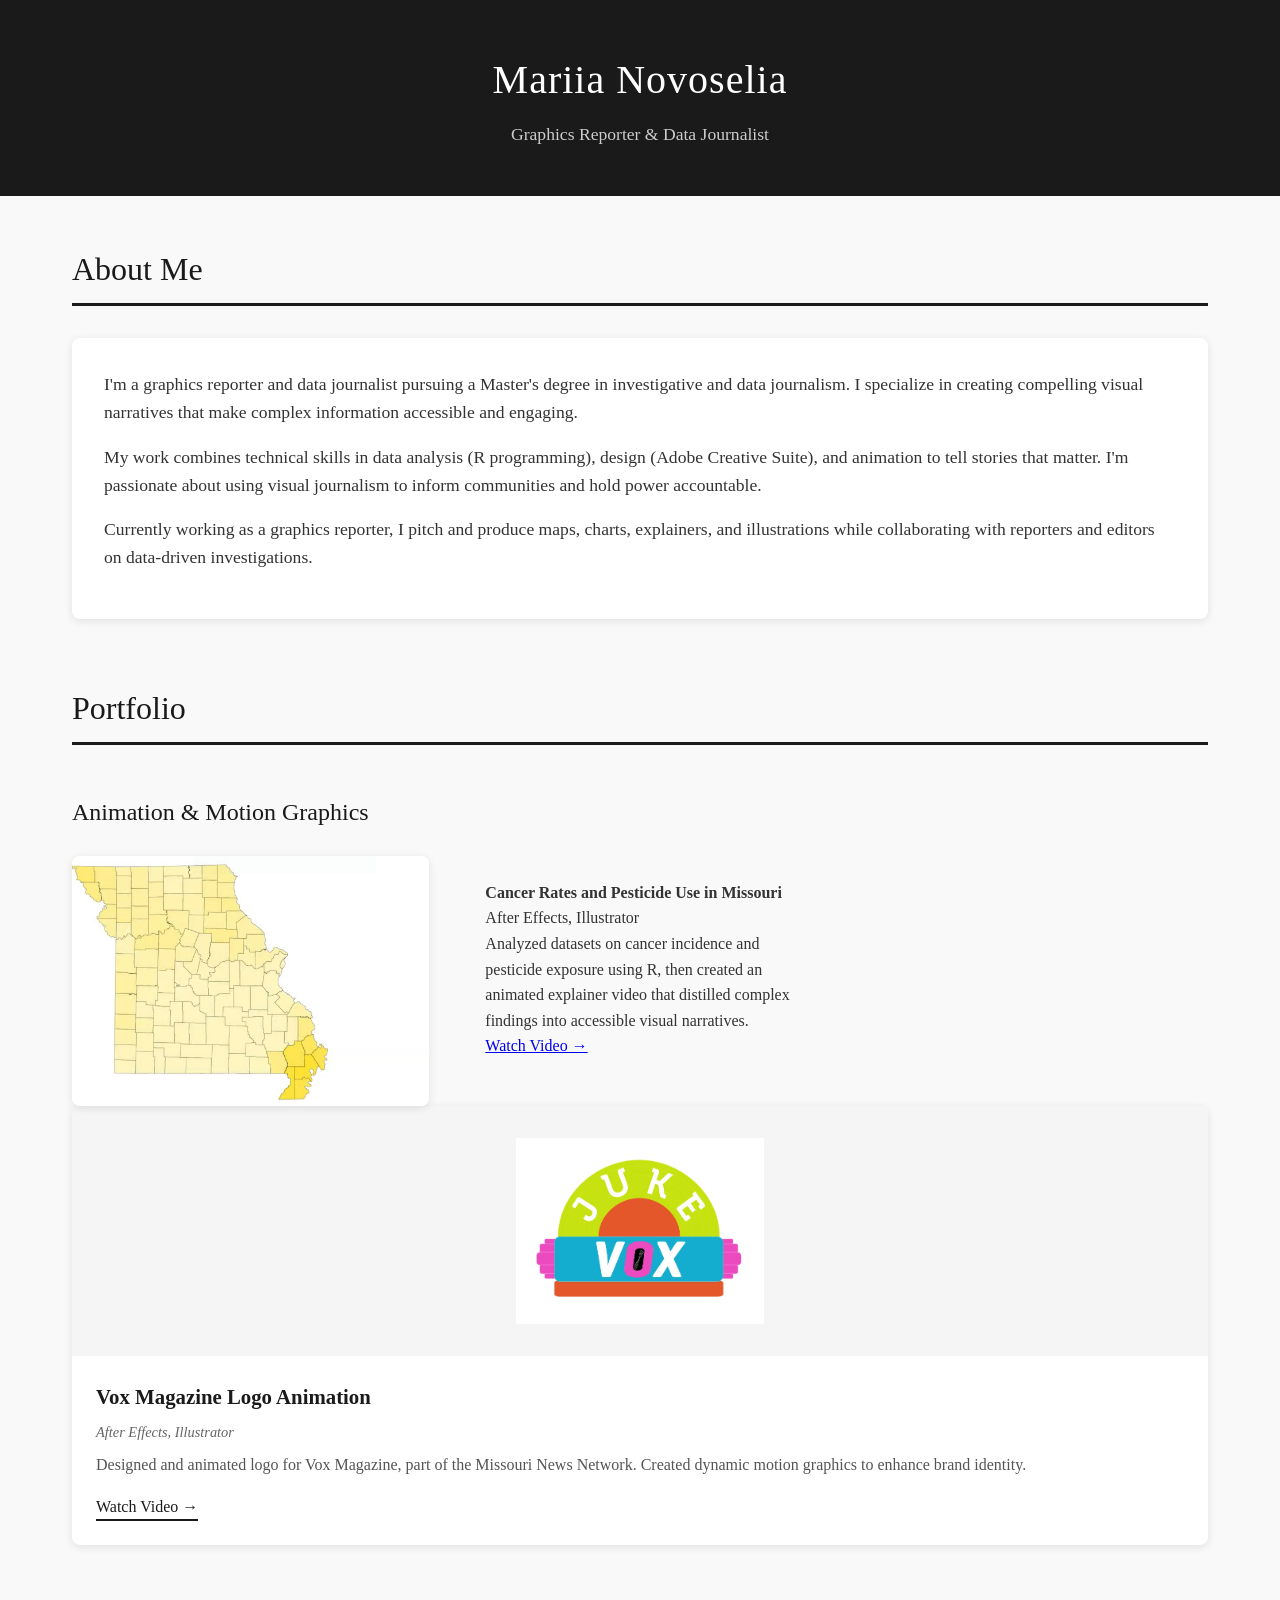
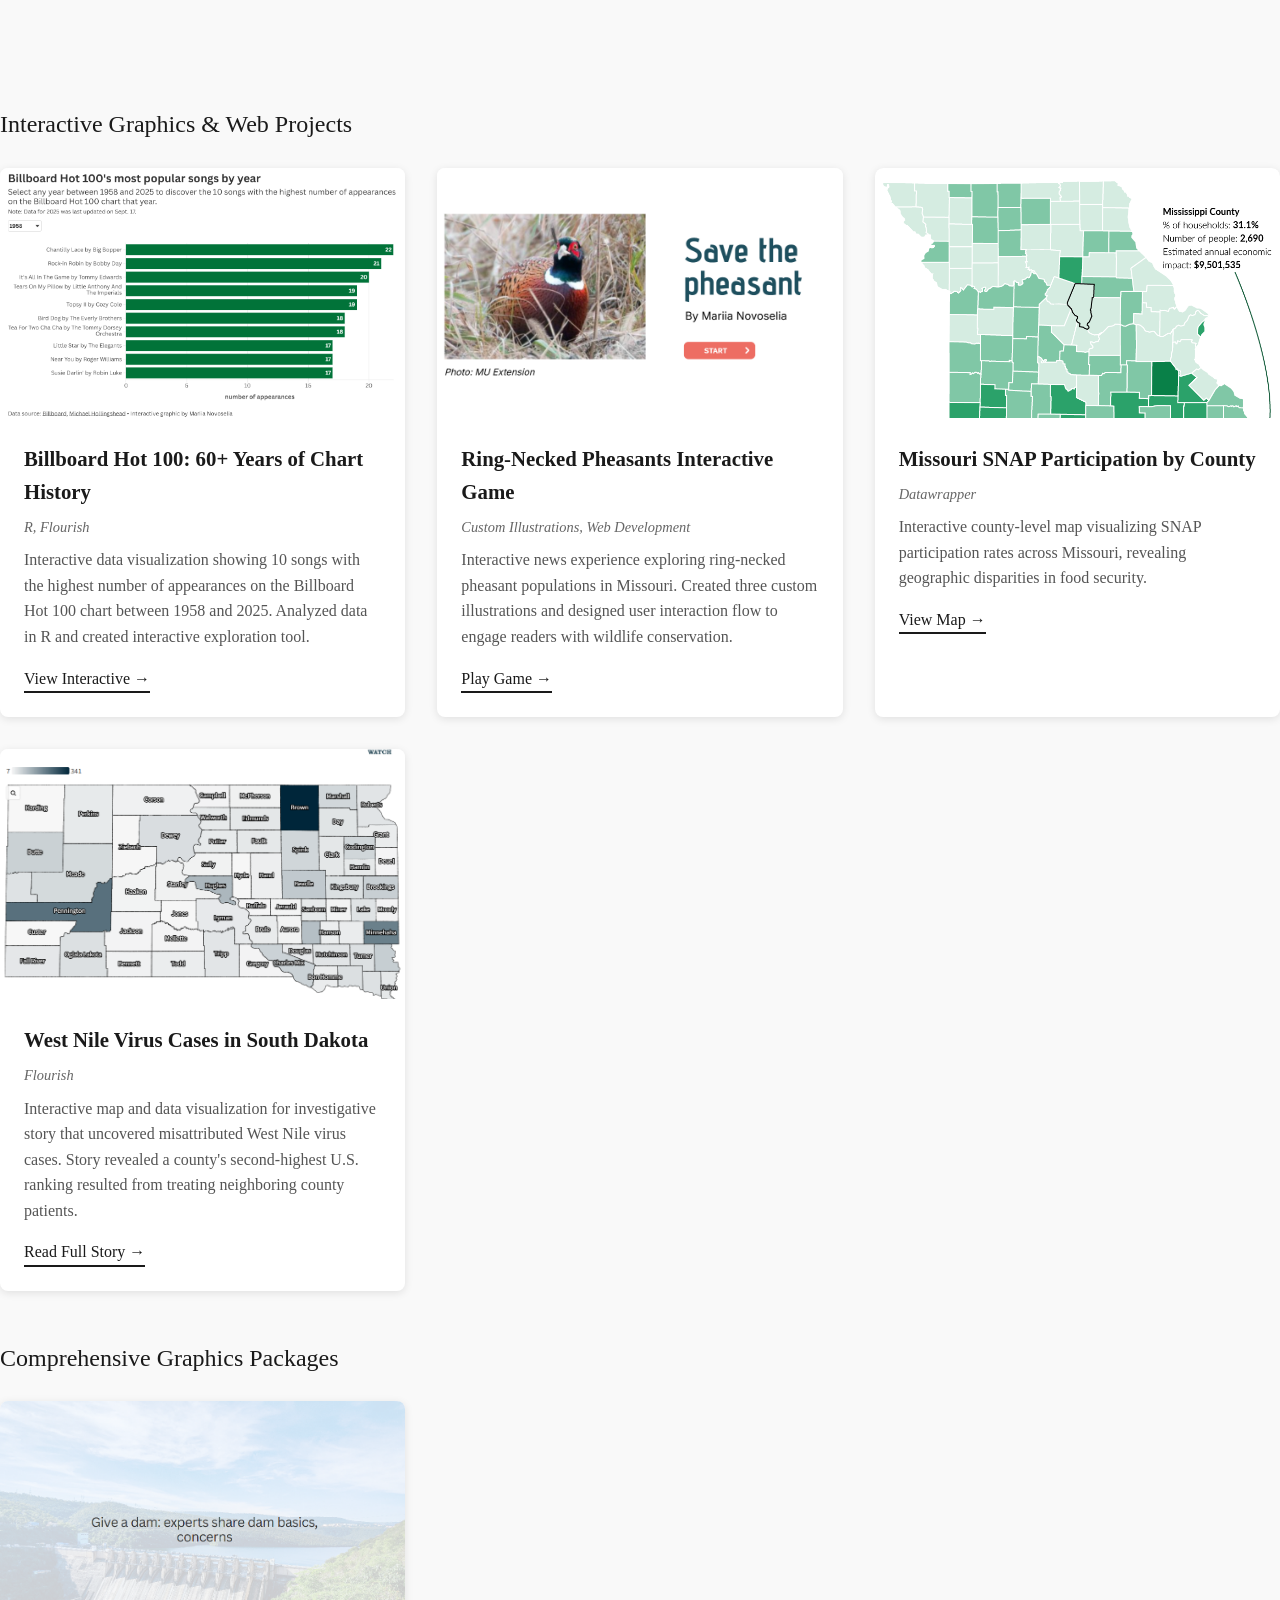
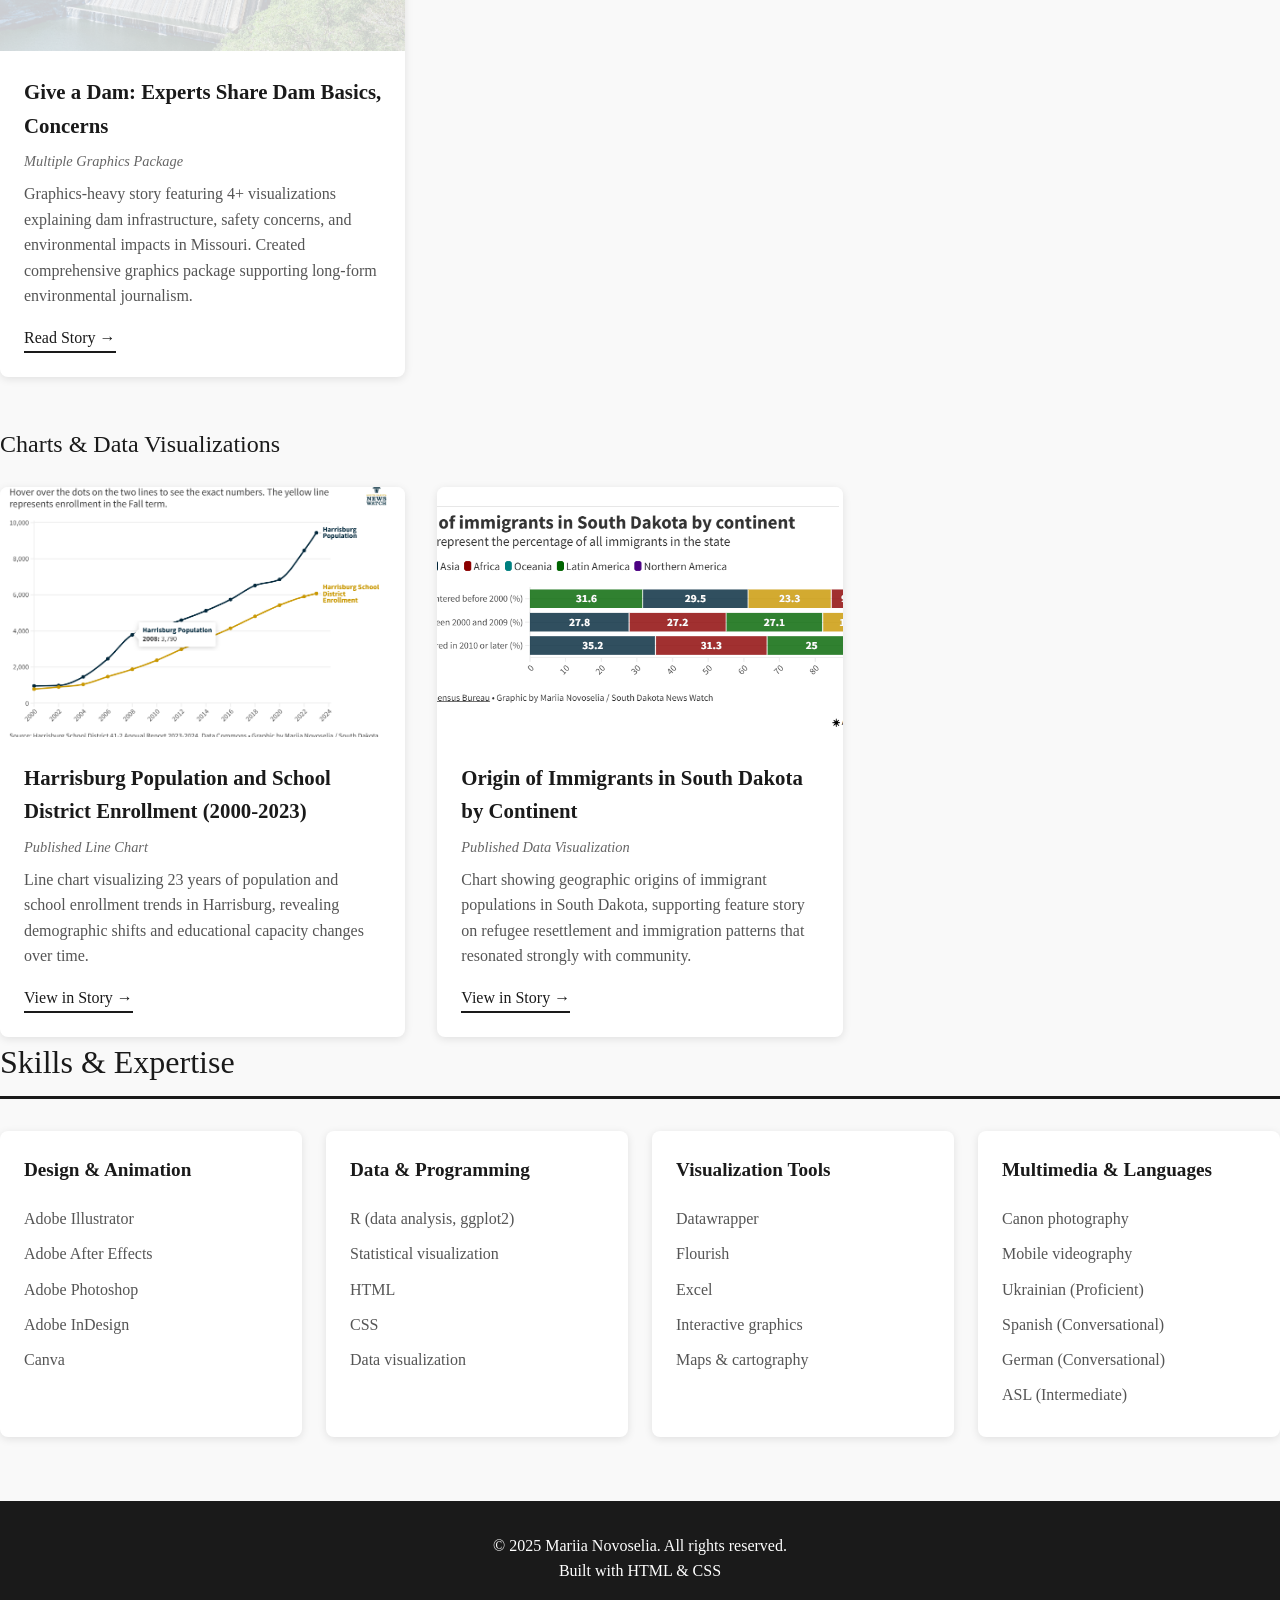
==== index.html @ b8c31b0e "Update index.html" ====
<!DOCTYPE html>
<html lang="en">
<head>
    <meta charset="UTF-8">
    <meta name="viewport" content="width=device-width, initial-scale=1.0">
    <title>[Mariia Novoselia] - Journalism Portfolio</title>
    <style>
        * {
            margin: 0;
            padding: 0;
            box-sizing: border-box;
        }

        body {
            font-family: 'Georgia', serif;
            line-height: 1.6;
            color: #333;
            background-color: #f9f9f9;
        }

        header {
            background-color: #1a1a1a;
            color: #fff;
            padding: 3rem 2rem;
            text-align: center;
        }

        header h1 {
            font-size: 2.5rem;
            margin-bottom: 0.5rem;
            font-weight: 400;
            letter-spacing: 1px;
        }

        header p {
            font-size: 1.1rem;
            color: #ccc;
        }

        .container {
            max-width: 1200px;
            margin: 0 auto;
            padding: 3rem 2rem;
        }

        section {
            margin-bottom: 4rem;
        }

        h2 {
            font-size: 2rem;
            margin-bottom: 2rem;
            color: #1a1a1a;
            border-bottom: 3px solid #1a1a1a;
            padding-bottom: 0.5rem;
            font-weight: 400;
        }

        h3 {
            font-size: 1.5rem;
            margin-top: 3rem;
            margin-bottom: 1.5rem;
            color: #1a1a1a;
            font-weight: 400;
        }

        .about-content {
            background-color: #fff;
            padding: 2rem;
            border-radius: 8px;
            box-shadow: 0 2px 8px rgba(0,0,0,0.1);
        }

        .about-content p {
            margin-bottom: 1rem;
            font-size: 1.1rem;
        }

        .skills-grid {
            display: grid;
            grid-template-columns: repeat(auto-fit, minmax(250px, 1fr));
            gap: 1.5rem;
        }

        .skill-category {
            background-color: #fff;
            padding: 1.5rem;
            border-radius: 8px;
            box-shadow: 0 2px 8px rgba(0,0,0,0.1);
        }

        .skill-category h4 {
            font-size: 1.2rem;
            margin-bottom: 1rem;
            color: #1a1a1a;
        }

        .skill-category ul {
            list-style: none;
        }

        .skill-category li {
            padding: 0.3rem 0;
            color: #555;
        }

        .work-grid {
            display: grid;
            grid-template-columns: repeat(auto-fill, minmax(350px, 1fr));
            gap: 2rem;
        }

        .work-item {
            background-color: #fff;
            border-radius: 8px;
            overflow: hidden;
            box-shadow: 0 2px 8px rgba(0,0,0,0.1);
            transition: transform 0.3s ease, box-shadow 0.3s ease;
        }

        .work-item:hover {
            transform: translateY(-5px);
            box-shadow: 0 4px 16px rgba(0,0,0,0.15);
        }

        .work-item-image {
            width: 100%;
            height: 250px;
            background-color: #e0e0e0;
            display: flex;
            align-items: center;
            justify-content: center;
            color: #999;
            font-style: italic;
            overflow: hidden;
        }

        .work-item-image img {
            width: 100%;
            height: 100%;
            object-fit: cover;
        }

        .work-item-image.logo-container {
            display: flex;
            align-items: center;
            justify-content: center;
            padding: 2rem;
            background-color: #f5f5f5;
        }
        
        .work-item-image.logo-container img {
            width: auto;
            height: auto;
            max-width: 100%;
            max-height: 100%;
            object-fit: contain;
        }

        .video-embed {
            width: 100%;
            height: 250px;
            background-color: #000;
        }

        .video-embed iframe {
            width: 100%;
            height: 100%;
            border: none;
        }

        .work-item-content {
            padding: 1.5rem;
        }

        .work-item h4 {
            font-size: 1.3rem;
            margin-bottom: 0.5rem;
            color: #1a1a1a;
        }

        .work-item .tools {
            color: #666;
            font-size: 0.9rem;
            margin-bottom: 0.5rem;
            font-style: italic;
        }

        .work-item p {
            color: #555;
            margin-bottom: 1rem;
        }

        .work-item a {
            display: inline-block;
            color: #1a1a1a;
            text-decoration: none;
            font-weight: 500;
            border-bottom: 2px solid #1a1a1a;
            transition: all 0.3s ease;
        }

        .work-item a:hover {
            color: #666;
            border-bottom-color: #666;
        }

        footer {
            background-color: #1a1a1a;
            color: #fff;
            text-align: center;
            padding: 2rem;
            margin-top: 4rem;
        }

        @media (max-width: 768px) {
            header h1 {
                font-size: 2rem;
            }

            .work-grid {
                grid-template-columns: 1fr;
            }

            h3 {
                font-size: 1.3rem;
            }
        }
    </style>
</head>
<body>
    <header>
        <h1>Mariia Novoselia</h1>
        <p>Graphics Reporter & Data Journalist</p>
    </header>

    <div class="container">
        <section id="about">
            <h2>About Me</h2>
            <div class="about-content">
                <p>I'm a graphics reporter and data journalist pursuing a Master's degree in investigative and data journalism. I specialize in creating compelling visual narratives that make complex information accessible and engaging.</p>
                <p>My work combines technical skills in data analysis (R programming), design (Adobe Creative Suite), and animation to tell stories that matter. I'm passionate about using visual journalism to inform communities and hold power accountable.</p>
                <p>Currently working as a graphics reporter, I pitch and produce maps, charts, explainers, and illustrations while collaborating with reporters and editors on data-driven investigations.</p>
            </div>
        </section>

        <section id="portfolio">
            <h2>Portfolio</h2>

            <h3>Animation & Motion Graphics</h3>
            <div class="work-grid">
                <div class="work-item">
                    <div class="work-item-image">
                        <img src="images/cancer_pest.png" alt="Juke Vox logo" />
                        </div>
                    </div>
                    <div class="work-item-content">
                        <h4>Cancer Rates and Pesticide Use in Missouri</h4>
                        <p class="tools">After Effects, Illustrator</p>
                        <p>Analyzed datasets on cancer incidence and pesticide exposure using R, then created an animated explainer video that distilled complex findings into accessible visual narratives.</p>
                        <a href="https://youtu.be/39N4yt8MsSw?si=YsSXW8eKaC_ldPVZ" target="_blank">Watch Video →</a>
                    </div>
                </div>

                <div class="work-item">
                    <div class="work-item-image logo-container">
                        <img src="images/juke_vox.png" alt="Juke Vox logo" />
                    </div>
                    <div class="work-item-content">
                         <h4>Vox Magazine Logo Animation</h4> 
                         <p class="tools">After Effects, Illustrator</p>
                         <p>Designed and animated logo for Vox Magazine, part of the Missouri News Network. Created dynamic motion graphics to enhance brand identity.</p>
                        <a href="https://youtube.com/shorts/YjLELMgideI?si=LrnM-8odleXSy46_" target="_blank">Watch Video →</a>
                    </div>
                </div>
            </div>

            <h3>Interactive Graphics & Web Projects</h3>
            <div class="work-grid">
                <div class="work-item">
                    <div class="work-item-image">
                        <img src="images/billboard.png" alt="Billboard Hot 100 Interactive" />
                        <!-- REPLACE images/billboard-hot-100.png with your actual image file -->
                    </div>
                    <div class="work-item-content">
                        <h4>Billboard Hot 100: 60+ Years of Chart History</h4>
                        <p class="tools">R, Flourish</p>
                        <p>Interactive data visualization showing 10 songs with the highest number of appearances on the Billboard Hot 100 chart between 1958 and 2025. Analyzed data in R and created interactive exploration tool.</p>
                        <a href="https://public.flourish.studio/visualisation/25170417/" target="_blank">View Interactive →</a>
                    </div>
                </div>

                <div class="work-item">
                    <div class="work-item-image">
                        <img src="images/pheasants.png" alt="Ring-Necked Pheasants News Game" />
                        <!-- REPLACE images/pheasant-game.png with your actual image file -->
                    </div>
                    <div class="work-item-content">
                        <h4>Ring-Necked Pheasants Interactive Game</h4>
                        <p class="tools">Custom Illustrations, Web Development</p>
                        <p>Interactive news experience exploring ring-necked pheasant populations in Missouri. Created three custom illustrations and designed user interaction flow to engage readers with wildlife conservation.</p>
                        <a href="https://view.genially.com/68ee92f18e3521b26124f9eb/interactive-content-save-the-pheasant" target="_blank">Play Game →</a>
                    </div>
                </div>

                <div class="work-item">
                    <div class="work-item-image">
                        <img src="images/N_10292025shutdown.png" alt="Missouri SNAP Participation Map" />
                        <!-- REPLACE images/snap-map-missouri.png with your actual image file -->
                    </div>
                    <div class="work-item-content">
                        <h4>Missouri SNAP Participation by County</h4>
                        <p class="tools">Datawrapper</p>
                        <p>Interactive county-level map visualizing SNAP participation rates across Missouri, revealing geographic disparities in food security.</p>
                        <a href="https://www.columbiamissourian.com/visuals/graphics/households-across-missouri-receive-snap-benefits/html_d4b5a6ef-6879-4628-aef0-6cc607b091ba.html" target="_blank">View Map →</a>
                    </div>
                </div>

                <div class="work-item">
                    <div class="work-item-image">
                        <img src="images/wnv_cases.png" alt="South Dakota West Nile Virus Map" />
                        <!-- REPLACE images/west-nile-sd.png with your actual image file -->
                    </div>
                    <div class="work-item-content">
                        <h4>West Nile Virus Cases in South Dakota</h4>
                        <p class="tools">Flourish</p>
                        <p>Interactive map and data visualization for investigative story that uncovered misattributed West Nile virus cases. Story revealed a county's second-highest U.S. ranking resulted from treating neighboring county patients.</p>
                        <a href="https://www.sdnewswatch.org/mosquito-west-nile-virus-south-dakota-rankings/" target="_blank">Read Full Story →</a>
                    </div>
                </div>
            </div>

            <h3>Comprehensive Graphics Packages</h3>
            <div class="work-grid">
                <div class="work-item">
                    <div class="work-item-image">
                        <img src="images/dams.png" alt="Give a Dam Story Graphics" />
                        <!-- REPLACE images/dams-story.png with your actual image file -->
                    </div>
                    <div class="work-item-content">
                        <h4>Give a Dam: Experts Share Dam Basics, Concerns</h4>
                        <p class="tools">Multiple Graphics Package</p>
                        <p>Graphics-heavy story featuring 4+ visualizations explaining dam infrastructure, safety concerns, and environmental impacts in Missouri. Created comprehensive graphics package supporting long-form environmental journalism.</p>
                        <a href="https://public.flourish.studio/story/3415897/" target="_blank">Read Story →</a>
                    </div>
                </div>
            </div>

            <h3>Charts & Data Visualizations</h3>
            <div class="work-grid">
                <div class="work-item">
                    <div class="work-item-image">
                        <img src="images/harrisburg_pop.png" alt="Harrisburg Population Chart" />
                        <!-- REPLACE images/harrisburg-population.png with your actual image file -->
                    </div>
                    <div class="work-item-content">
                        <h4>Harrisburg Population and School District Enrollment (2000-2023)</h4>
                        <p class="tools">Published Line Chart</p>
                        <p>Line chart visualizing 23 years of population and school enrollment trends in Harrisburg, revealing demographic shifts and educational capacity changes over time.</p>
                        <a href="https://www.sdnewswatch.org/south-dakotan-population-harrisburg-tea-box-elder-sd/" target="_blank">View in Story →</a>
                    </div>
                </div>

                <div class="work-item">
                    <div class="work-item-image">
                        <img src="images/sd_origin.png" alt="Immigrant Origins Chart" />
                        <!-- REPLACE images/immigrants-sd.png with your actual image file -->
                    </div>
                    <div class="work-item-content">
                        <h4>Origin of Immigrants in South Dakota by Continent</h4>
                        <p class="tools">Published Data Visualization</p>
                        <p>Chart showing geographic origins of immigrant populations in South Dakota, supporting feature story on refugee resettlement and immigration patterns that resonated strongly with community.</p>
                        <a href="https://www.sdnewswatch.org/south-dakota-immigration-refugees-lutheran-social-services-population/" target="_blank">View in Story →</a>
                    </div>
                </div>

                
            </div>
        </section>

        <section id="skills">
            <h2>Skills & Expertise</h2>
            <div class="skills-grid">
                <div class="skill-category">
                    <h4>Design & Animation</h4>
                    <ul>
                        <li>Adobe Illustrator</li>
                        <li>Adobe After Effects</li>
                        <li>Adobe Photoshop</li>
                        <li>Adobe InDesign</li>
                        <li>Canva</li>
                    </ul>
                </div>

                <div class="skill-category">
                    <h4>Data & Programming</h4>
                    <ul>
                        <li>R (data analysis, ggplot2)</li>
                        <li>Statistical visualization</li>
                        <li>HTML</li>
                        <li>CSS</li>
                        <li>Data visualization</li>
                    </ul>
                </div>

                <div class="skill-category">
                    <h4>Visualization Tools</h4>
                    <ul>
                        <li>Datawrapper</li>
                        <li>Flourish</li>
                        <li>Excel</li>
                        <li>Interactive graphics</li>
                        <li>Maps & cartography</li>
                    </ul>
                </div>

                <div class="skill-category">
                    <h4>Multimedia & Languages</h4>
                    <ul>
                        <li>Canon photography</li>
                        <li>Mobile videography</li>
                        <li>Ukrainian (Proficient)</li>
                        <li>Spanish (Conversational)</li>
                        <li>German (Conversational)</li>
                        <li>ASL (Intermediate)</li>
                    </ul>
                </div>
            </div>
        </section>
    </div>

    <footer>
        <p>&copy; 2025 Mariia Novoselia. All rights reserved.</p>
        <p>Built with HTML & CSS</p>
    </footer>
</body>
</html>
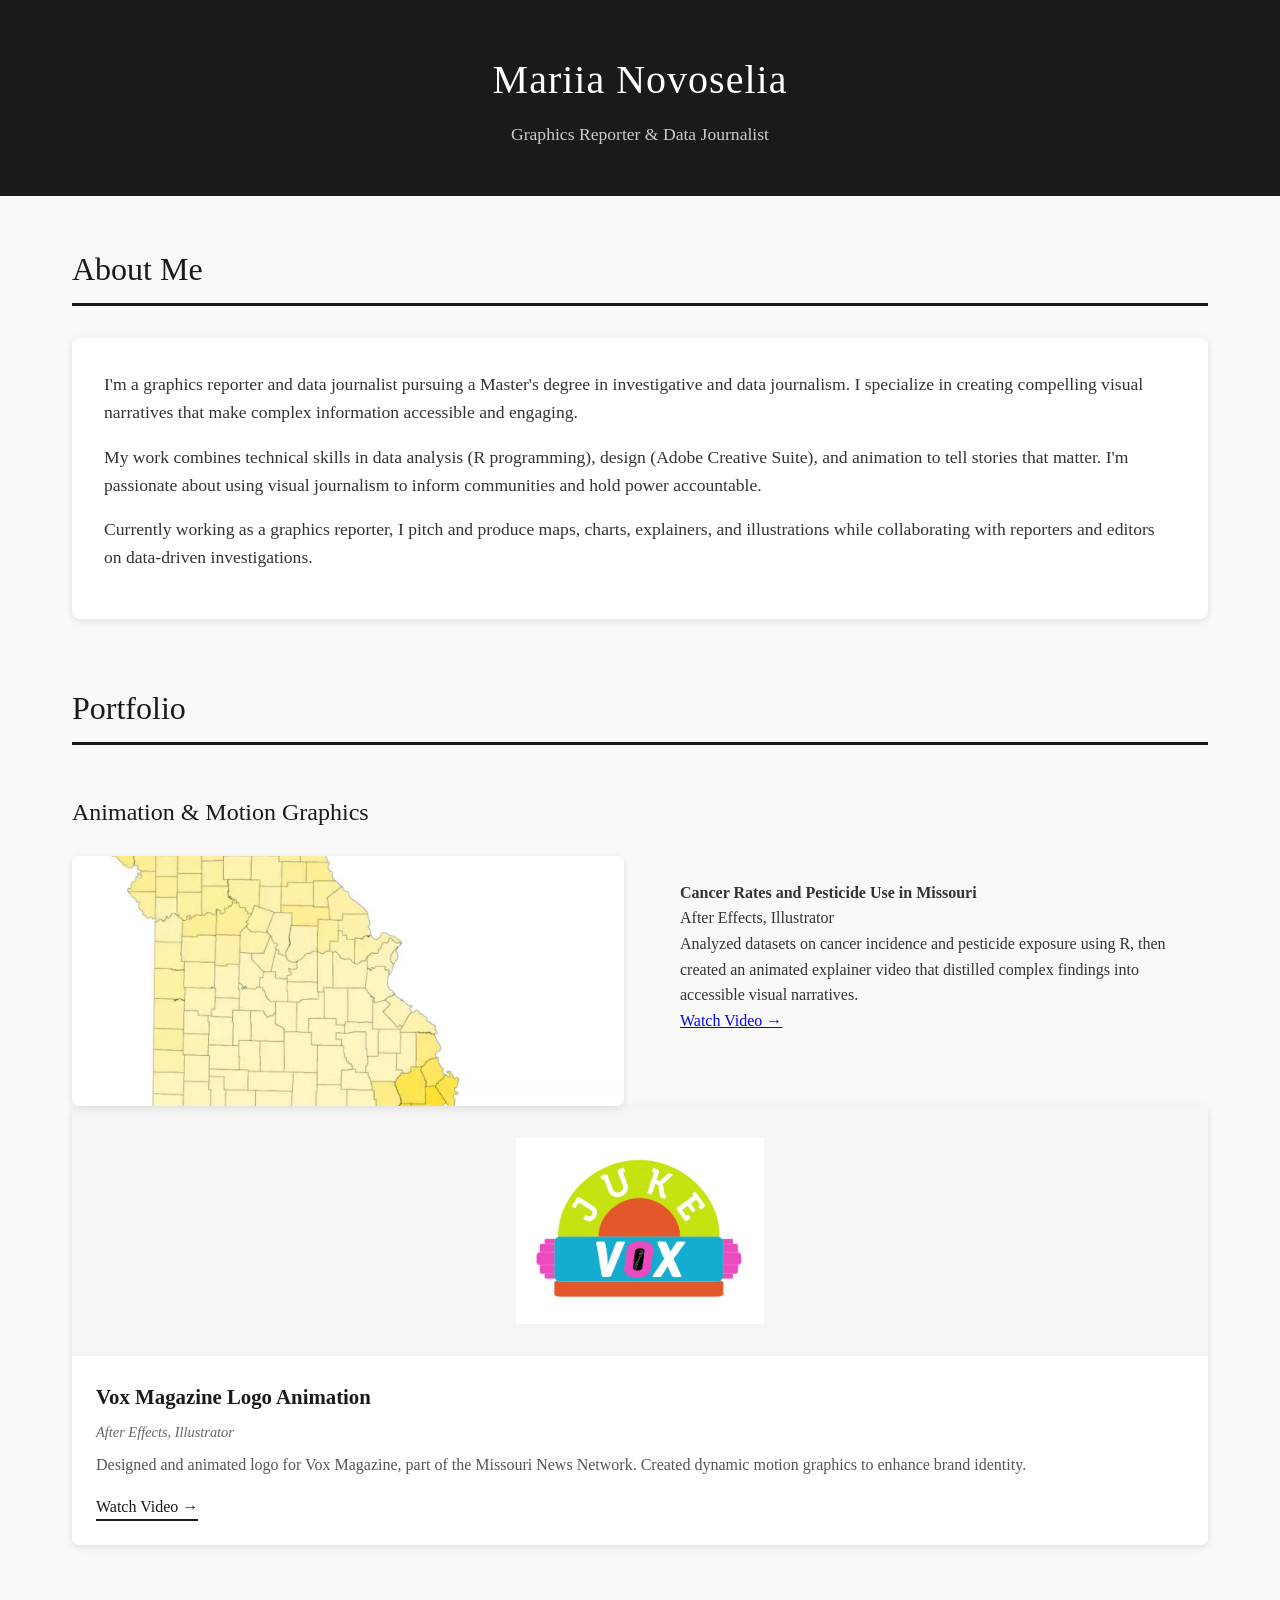
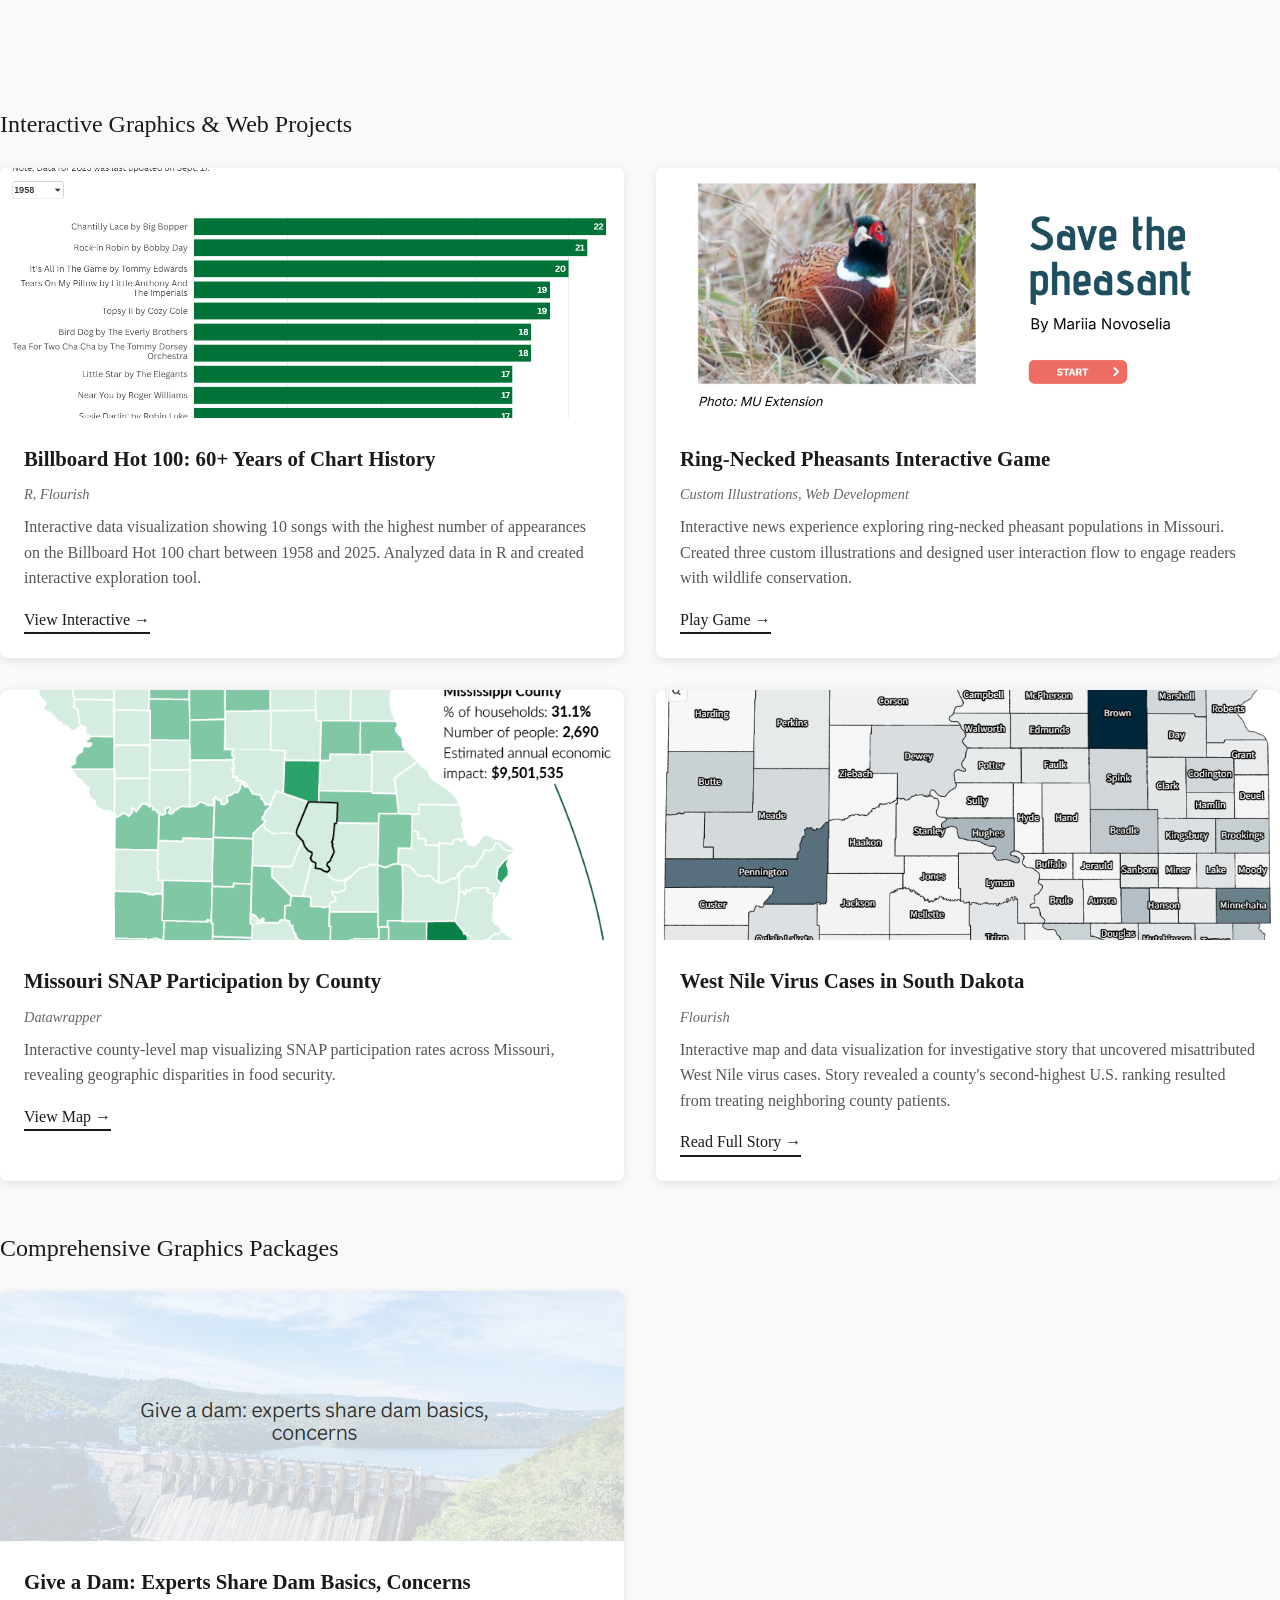
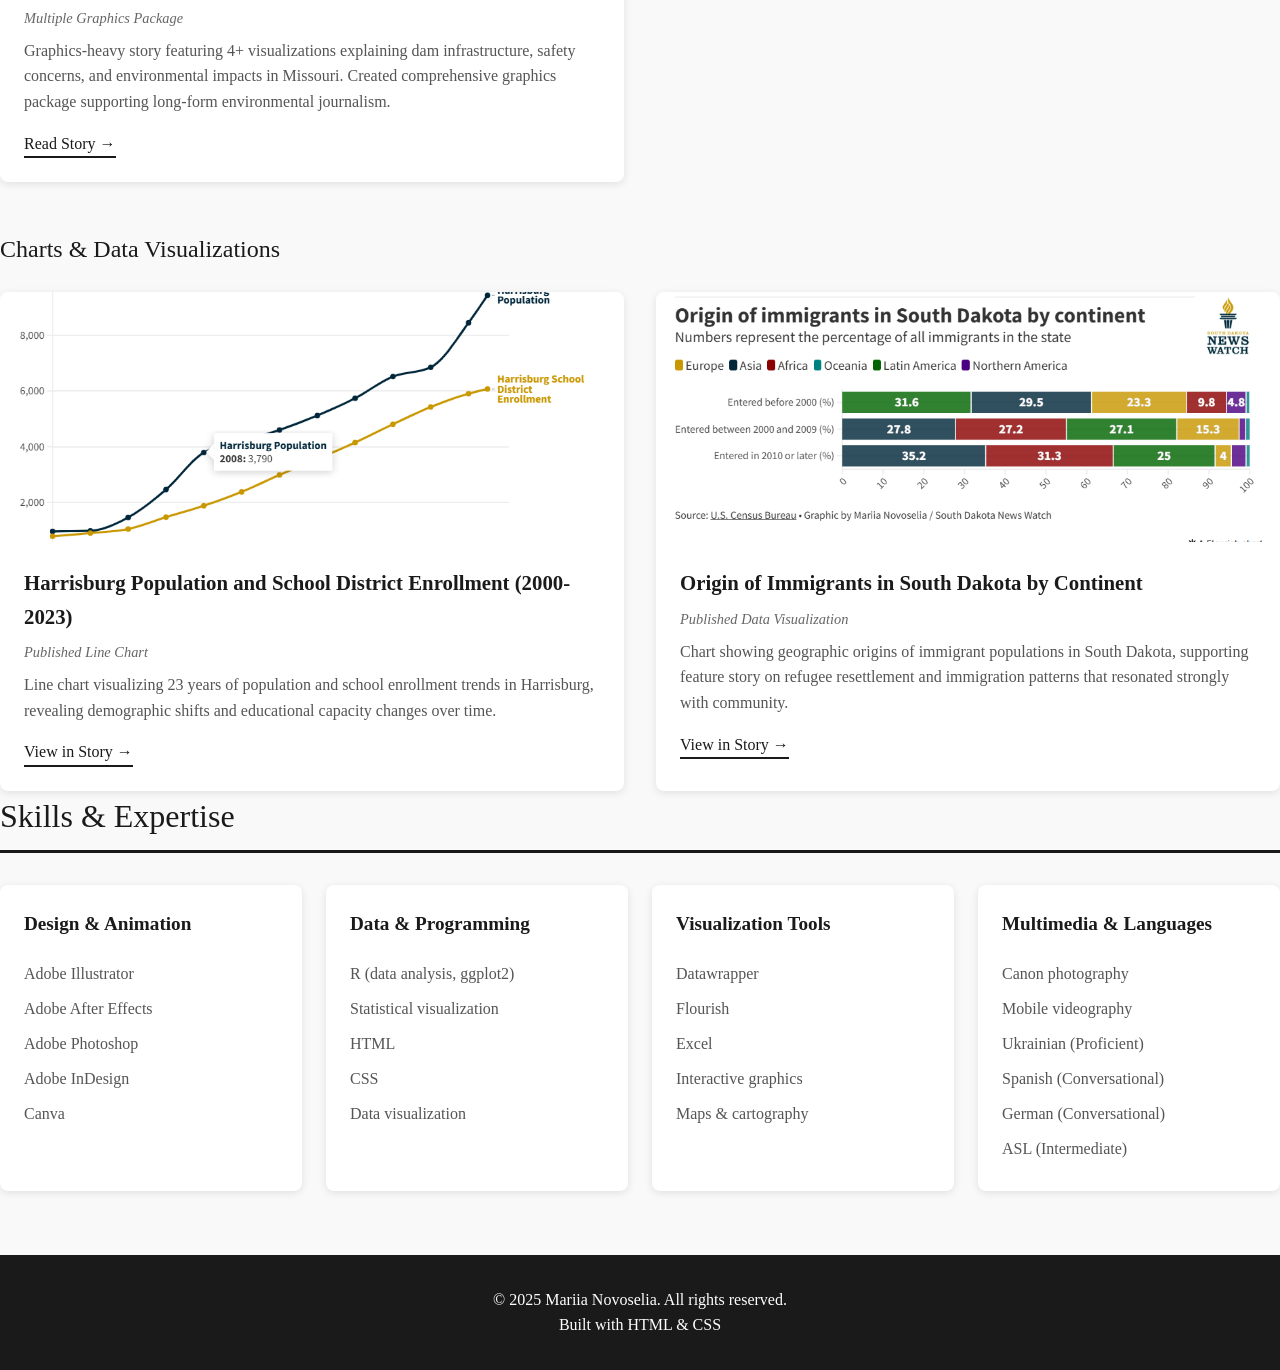
==== commit 83d6a23c: "Update index.html" ====
--- a/index.html
+++ b/index.html
@@ -173,6 +173,19 @@
             padding: 1.5rem;
         }
 
+        .work-grid {
+    display: grid;
+    grid-template-columns: repeat(auto-fill, minmax(350px, 1fr));
+    gap: 2rem;
+}
+
+/* Force 2 columns for animation section */
+@media (min-width: 769px) {
+    .work-grid {
+        grid-template-columns: repeat(2, 1fr);
+    }
+}
+
         .work-item h4 {
             font-size: 1.3rem;
             margin-bottom: 0.5rem;
@@ -251,7 +264,7 @@
             <div class="work-grid">
                 <div class="work-item">
                     <div class="work-item-image">
-                        <img src="images/cancer_pest.png" alt="Juke Vox logo" />
+                        <img src="images/cancer_pest.png" alt="Missouri Cancer Rates And Pesticide Use Map" />
                         </div>
                     </div>
                     <div class="work-item-content">
@@ -267,9 +280,9 @@
                         <img src="images/juke_vox.png" alt="Juke Vox logo" />
                     </div>
                     <div class="work-item-content">
-                         <h4>Vox Magazine Logo Animation</h4> 
-                         <p class="tools">After Effects, Illustrator</p>
-                         <p>Designed and animated logo for Vox Magazine, part of the Missouri News Network. Created dynamic motion graphics to enhance brand identity.</p>
+                        <h4>Vox Magazine Logo Animation</h4>
+                        <p class="tools">After Effects, Illustrator</p>
+                        <p>Designed and animated logo for Vox Magazine, part of the Missouri News Network. Created dynamic motion graphics to enhance brand identity.</p>
                         <a href="https://youtube.com/shorts/YjLELMgideI?si=LrnM-8odleXSy46_" target="_blank">Watch Video →</a>
                     </div>
                 </div>
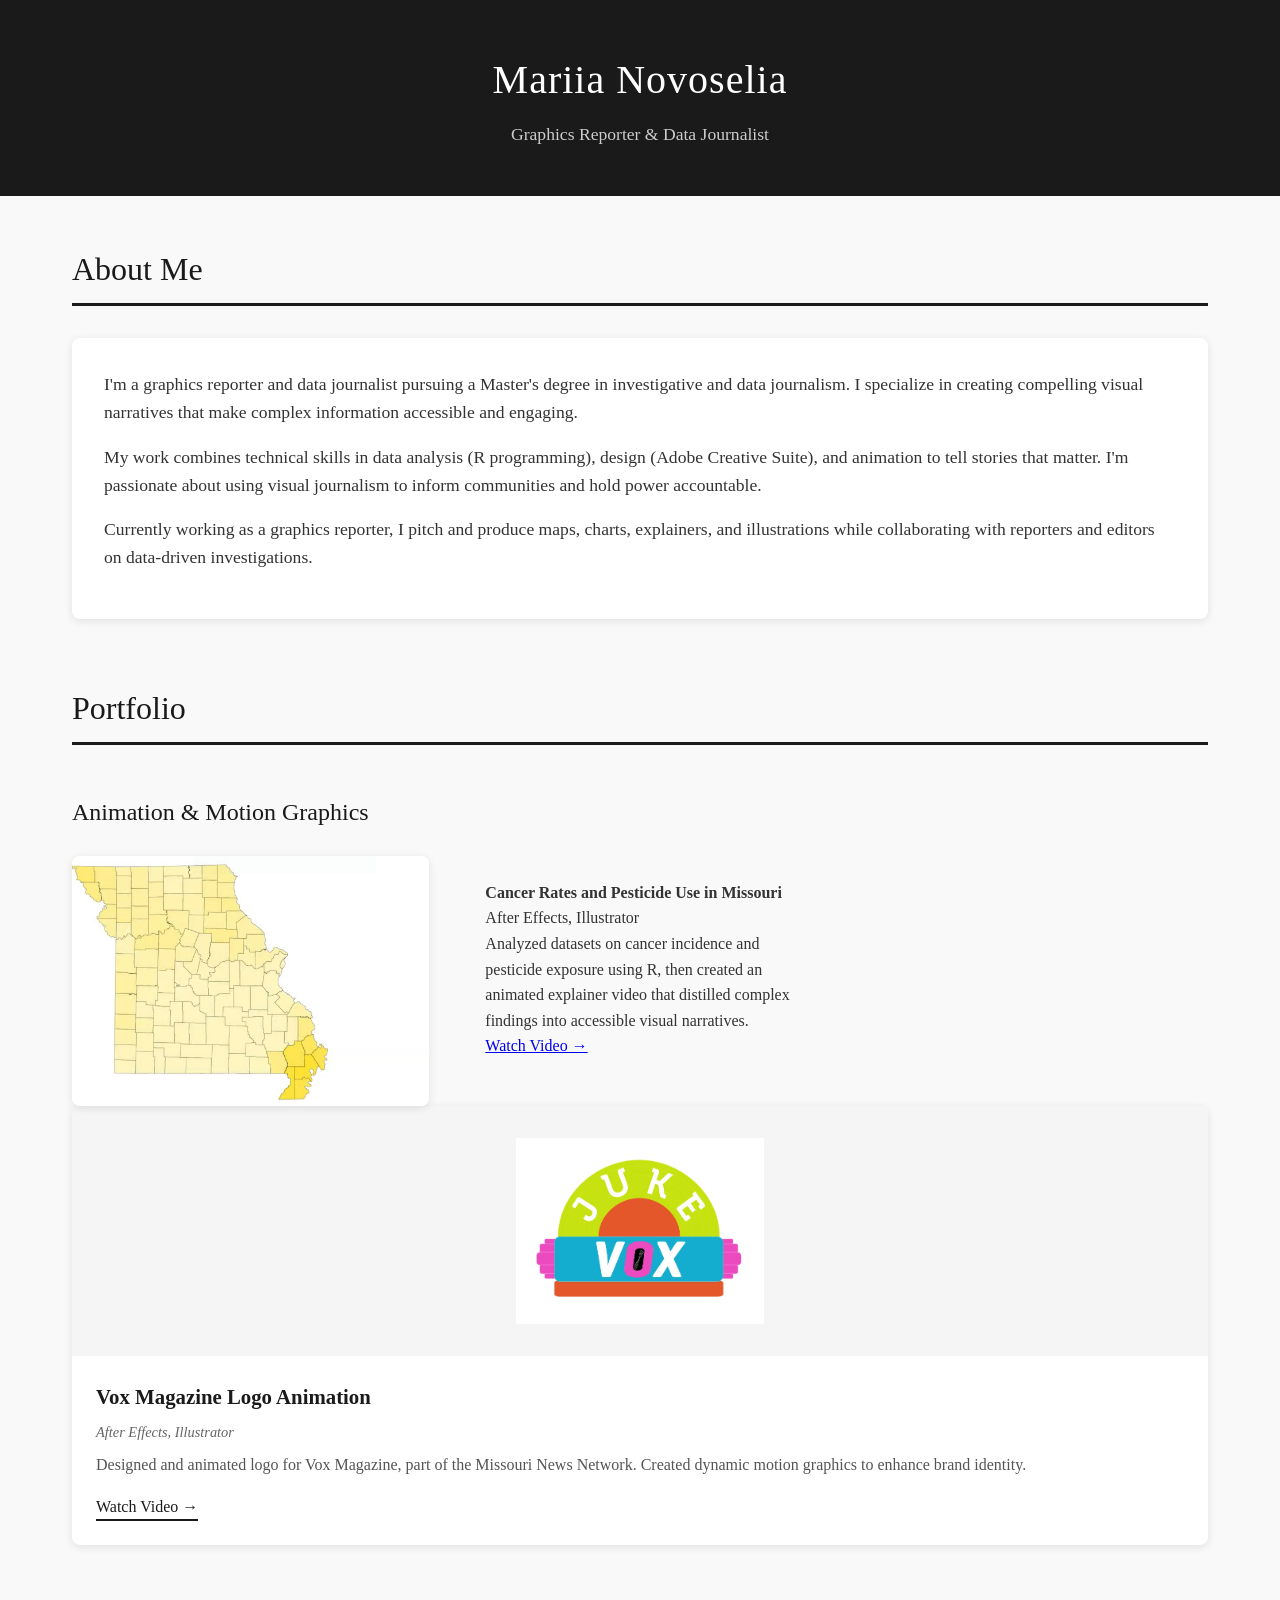
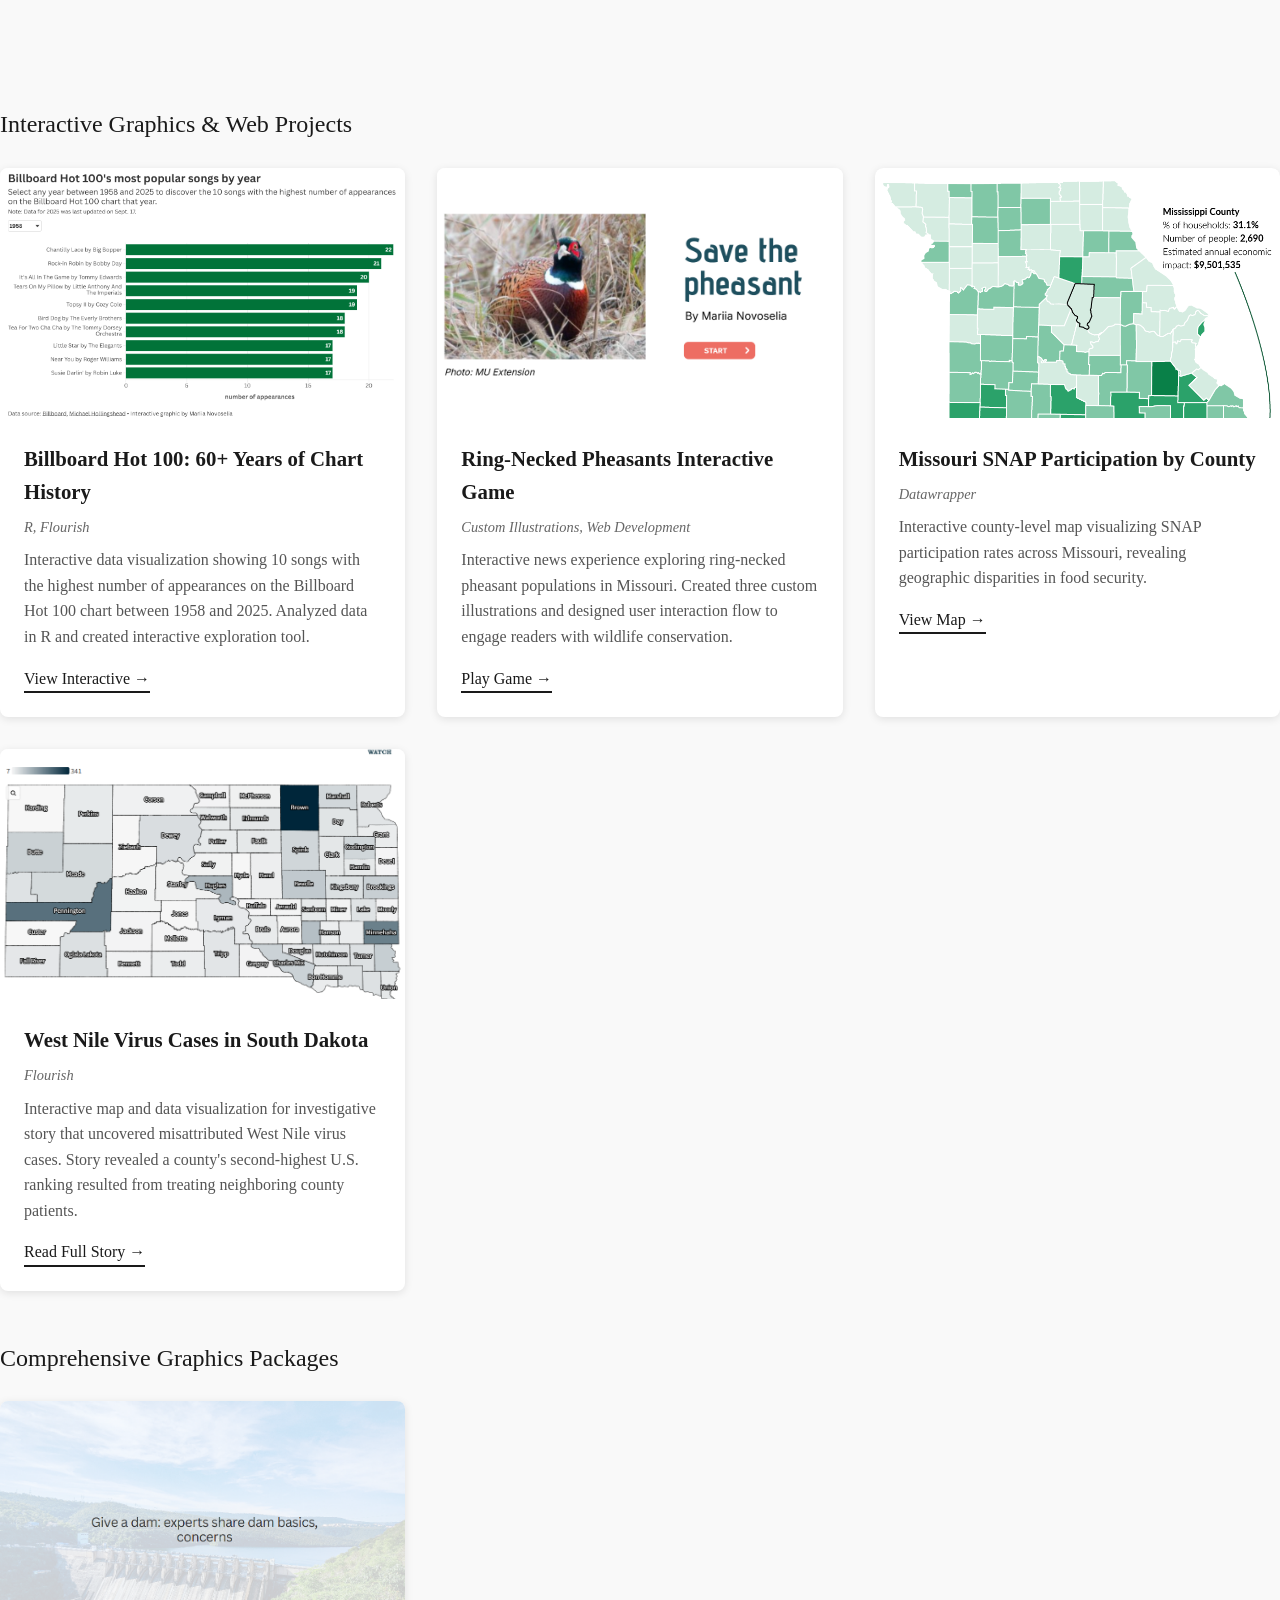
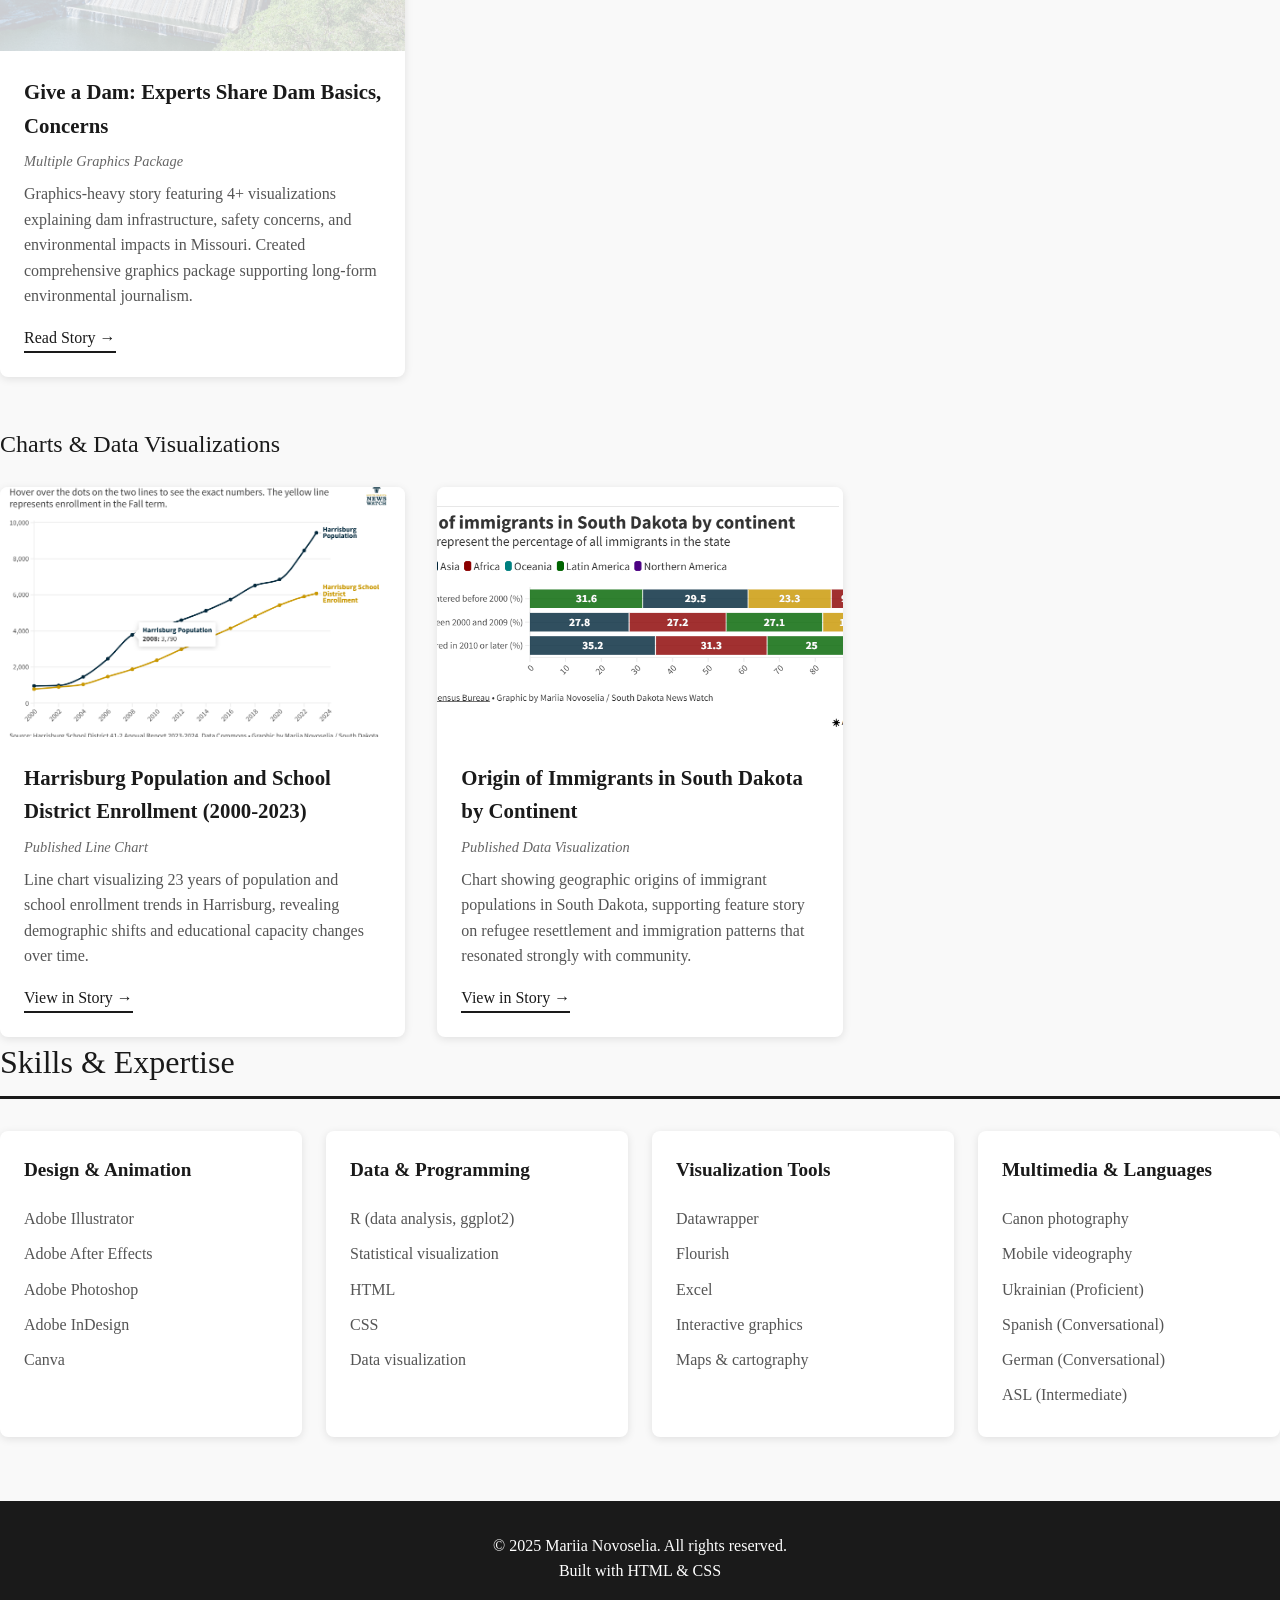
==== commit c817ff0e: "Update index.html" ====
--- a/index.html
+++ b/index.html
@@ -172,19 +172,6 @@
         .work-item-content {
             padding: 1.5rem;
         }
-
-        .work-grid {
-    display: grid;
-    grid-template-columns: repeat(auto-fill, minmax(350px, 1fr));
-    gap: 2rem;
-}
-
-/* Force 2 columns for animation section */
-@media (min-width: 769px) {
-    .work-grid {
-        grid-template-columns: repeat(2, 1fr);
-    }
-}
 
         .work-item h4 {
             font-size: 1.3rem;
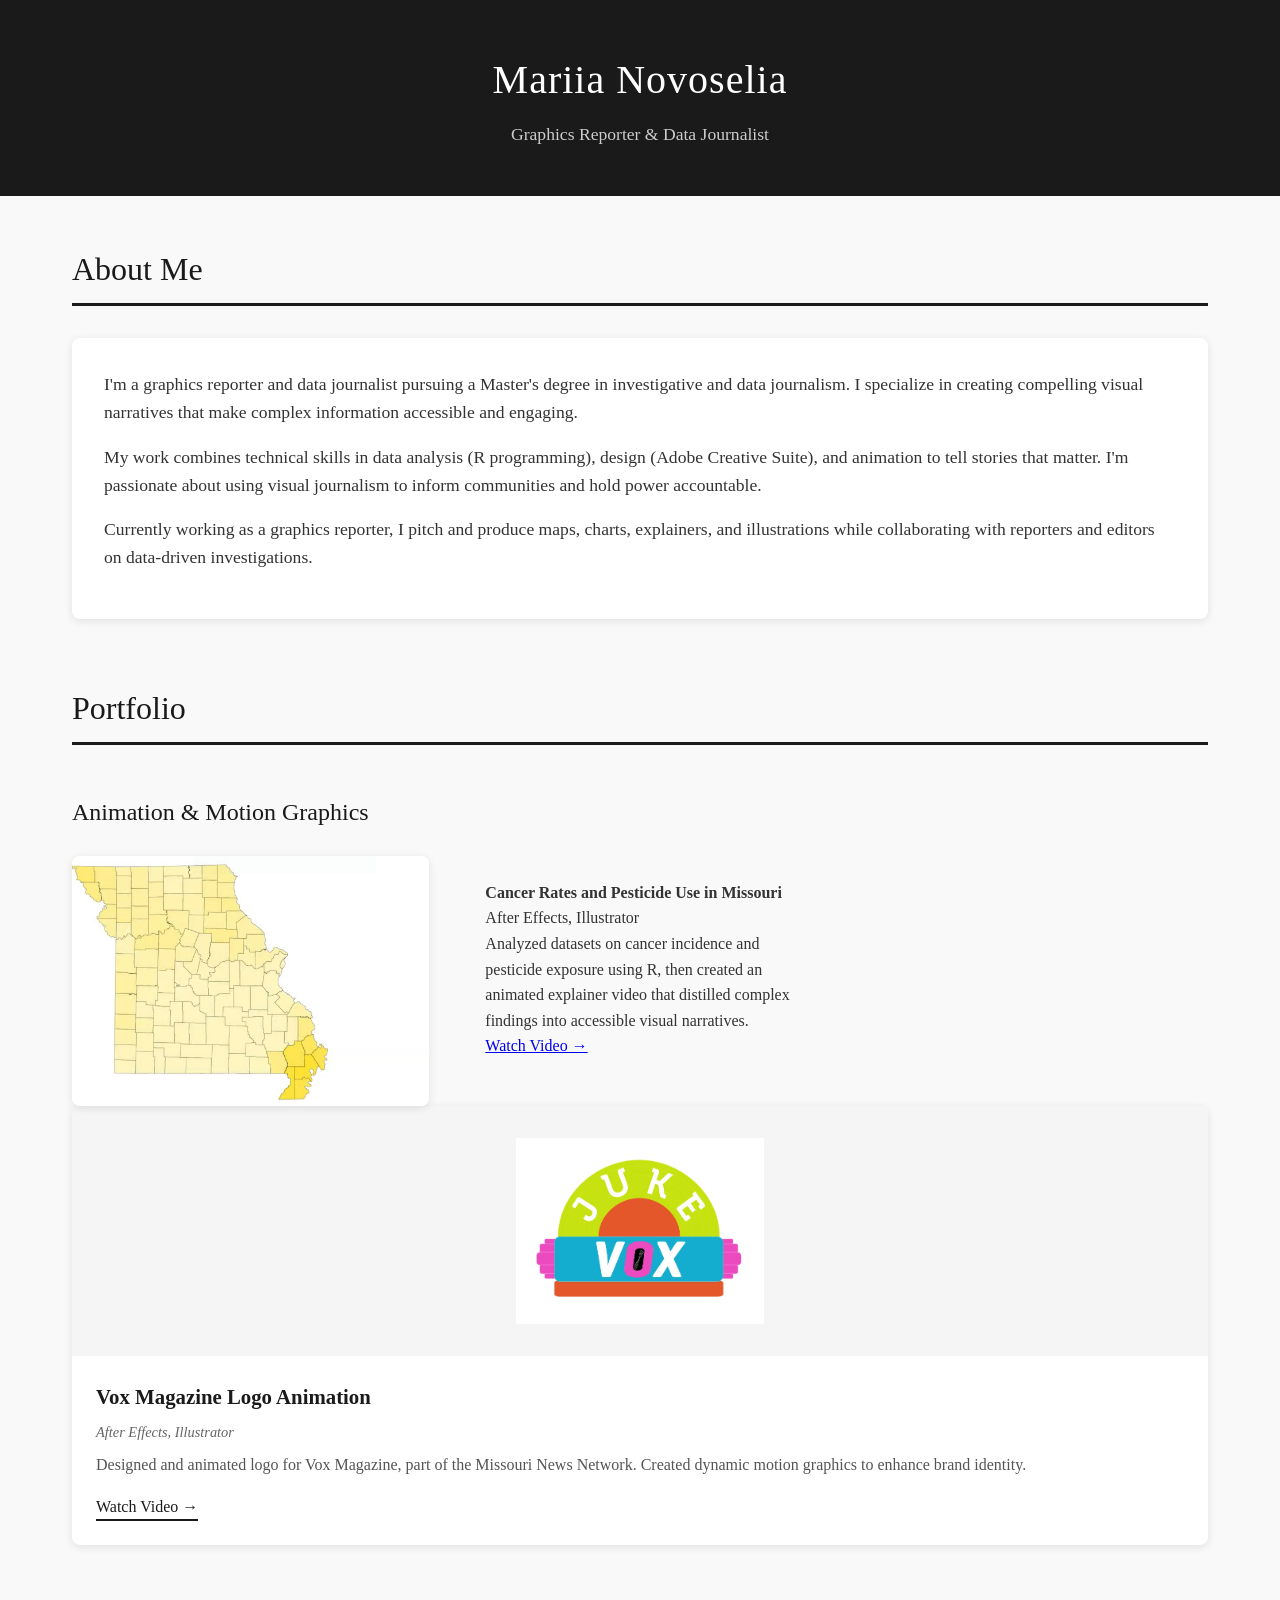
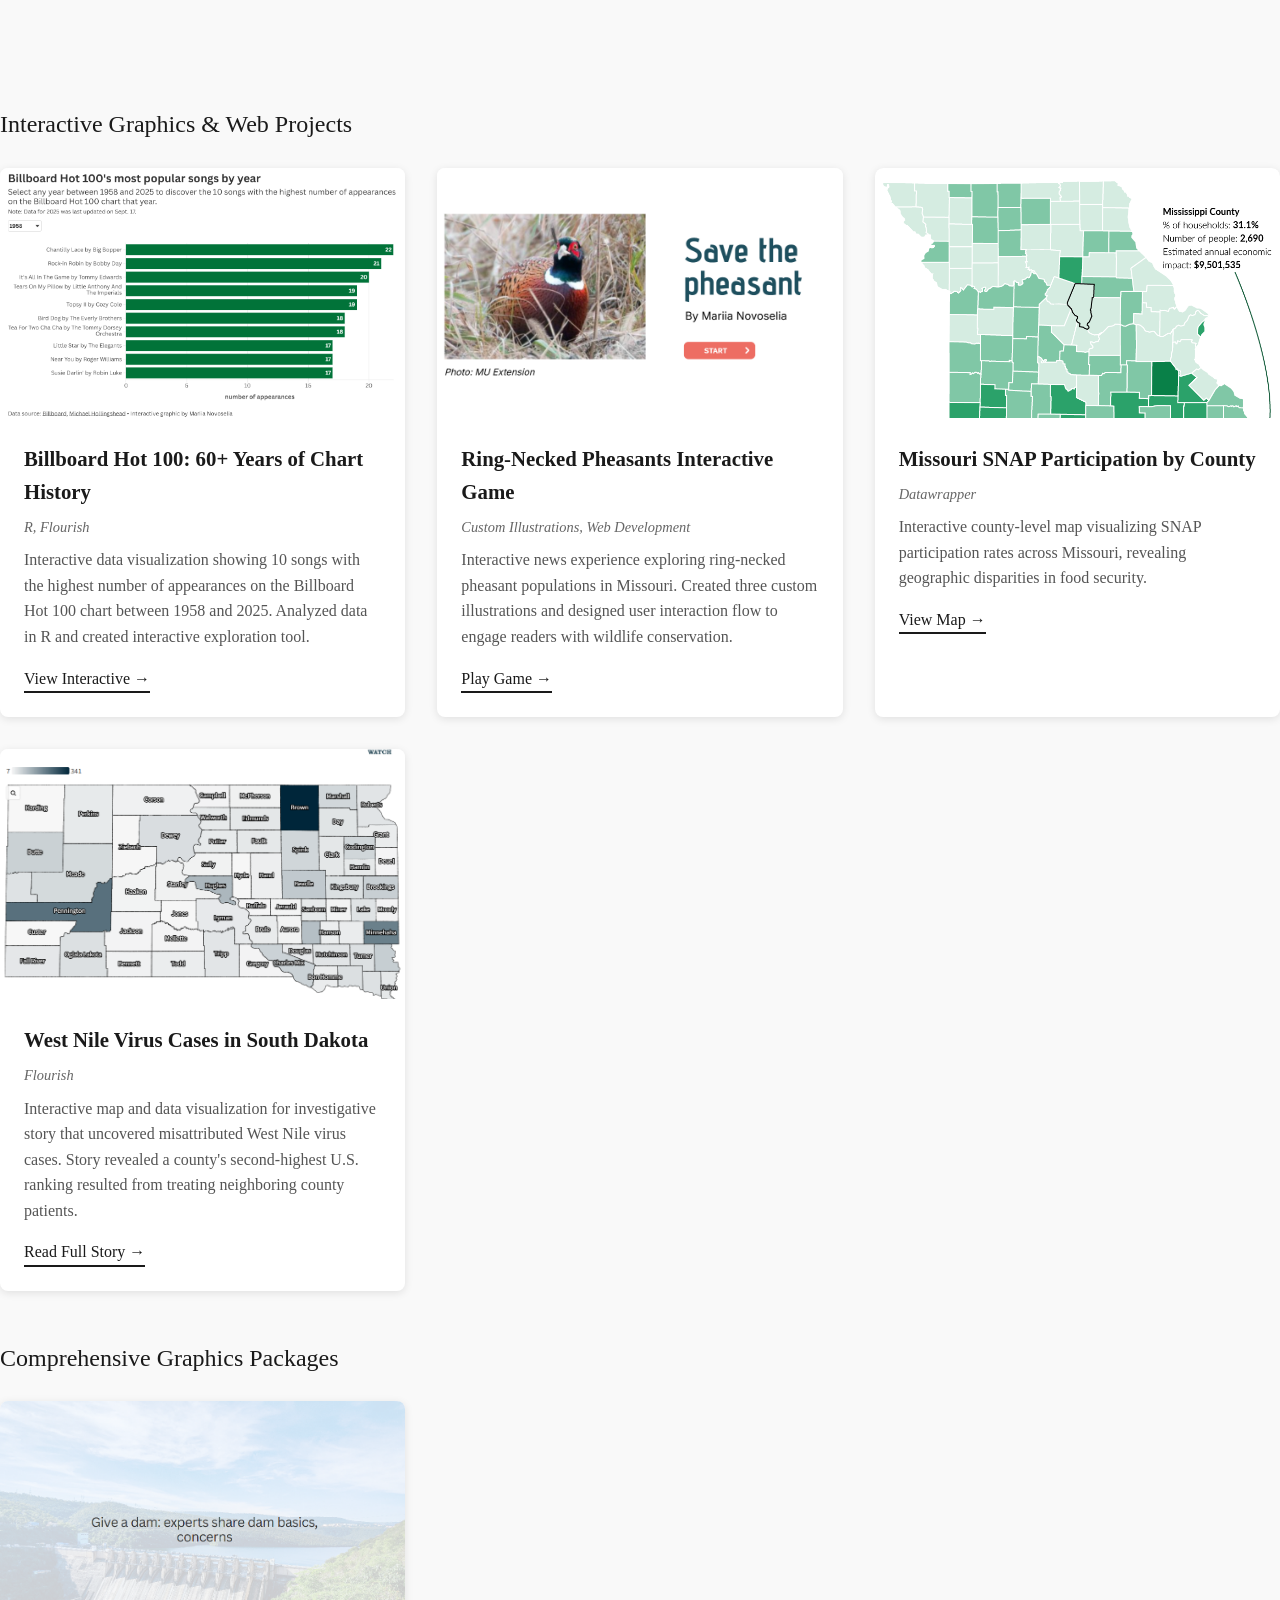
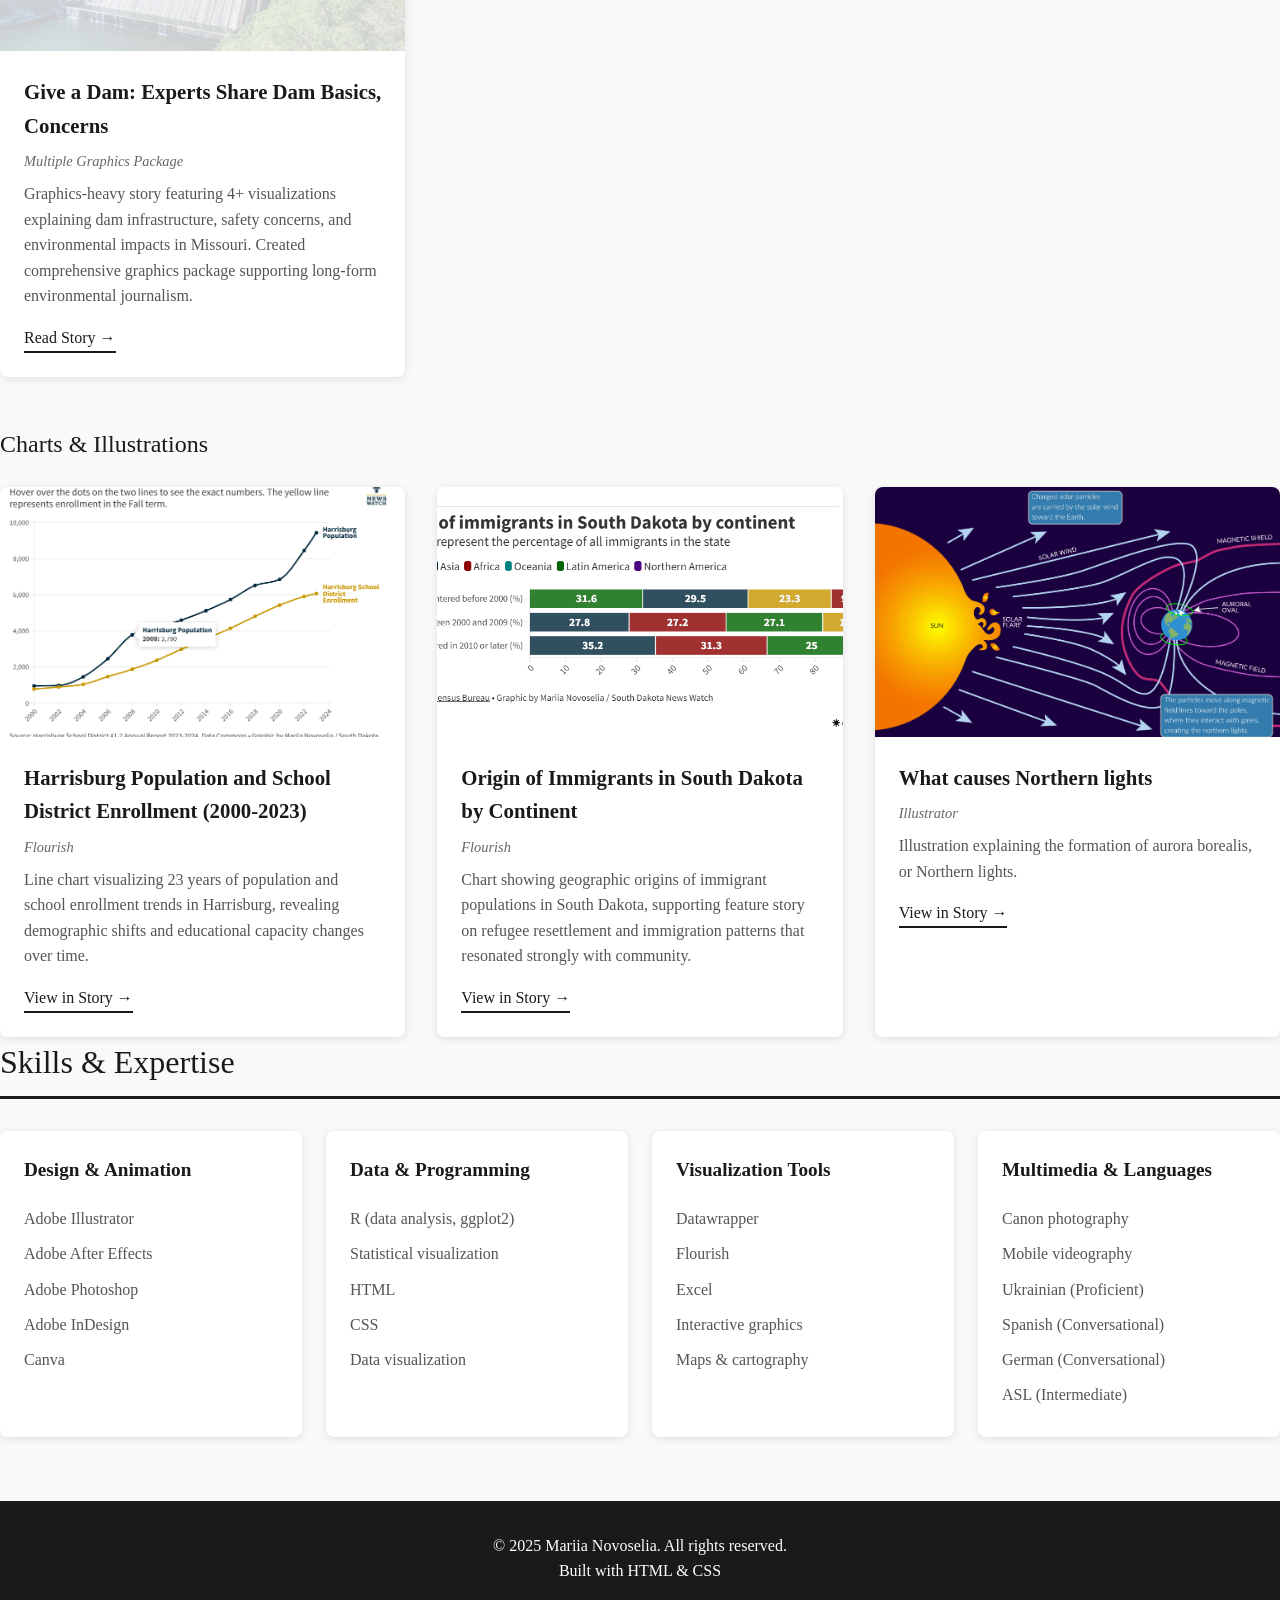
==== commit 0969c0f9: "Updated index" ====
--- a/index.html
+++ b/index.html
@@ -346,7 +346,7 @@
                 </div>
             </div>
 
-            <h3>Charts & Data Visualizations</h3>
+            <h3>Charts & Illustrations</h3>
             <div class="work-grid">
                 <div class="work-item">
                     <div class="work-item-image">
@@ -355,7 +355,7 @@
                     </div>
                     <div class="work-item-content">
                         <h4>Harrisburg Population and School District Enrollment (2000-2023)</h4>
-                        <p class="tools">Published Line Chart</p>
+                        <p class="tools">Flourish</p>
                         <p>Line chart visualizing 23 years of population and school enrollment trends in Harrisburg, revealing demographic shifts and educational capacity changes over time.</p>
                         <a href="https://www.sdnewswatch.org/south-dakotan-population-harrisburg-tea-box-elder-sd/" target="_blank">View in Story →</a>
                     </div>
@@ -368,12 +368,23 @@
                     </div>
                     <div class="work-item-content">
                         <h4>Origin of Immigrants in South Dakota by Continent</h4>
-                        <p class="tools">Published Data Visualization</p>
+                        <p class="tools">Flourish</p>
                         <p>Chart showing geographic origins of immigrant populations in South Dakota, supporting feature story on refugee resettlement and immigration patterns that resonated strongly with community.</p>
                         <a href="https://www.sdnewswatch.org/south-dakota-immigration-refugees-lutheran-social-services-population/" target="_blank">View in Story →</a>
                     </div>
                 </div>
 
+                <div class="work-item">
+                    <div class="work-item-image">
+                        <img src="images/aurora.png" alt="Aurora Borealis explainer" />
+                    </div>
+                    <div class="work-item-content">
+                        <h4>What causes Northern lights</h4>
+                        <p class="tools">Illustrator</p>
+                        <p>Illustration explaining the formation of aurora borealis, or Northern lights.</p>
+                        <a href="https://www.columbiamissourian.com/visuals/graphics/northern-lights-sightings-in-missouri/image_b9a78f33-15d5-4b95-bcef-905427e6224d.html" target="_blank">View in Story →</a>
+                    </div>
+                </div>
                 
             </div>
         </section>
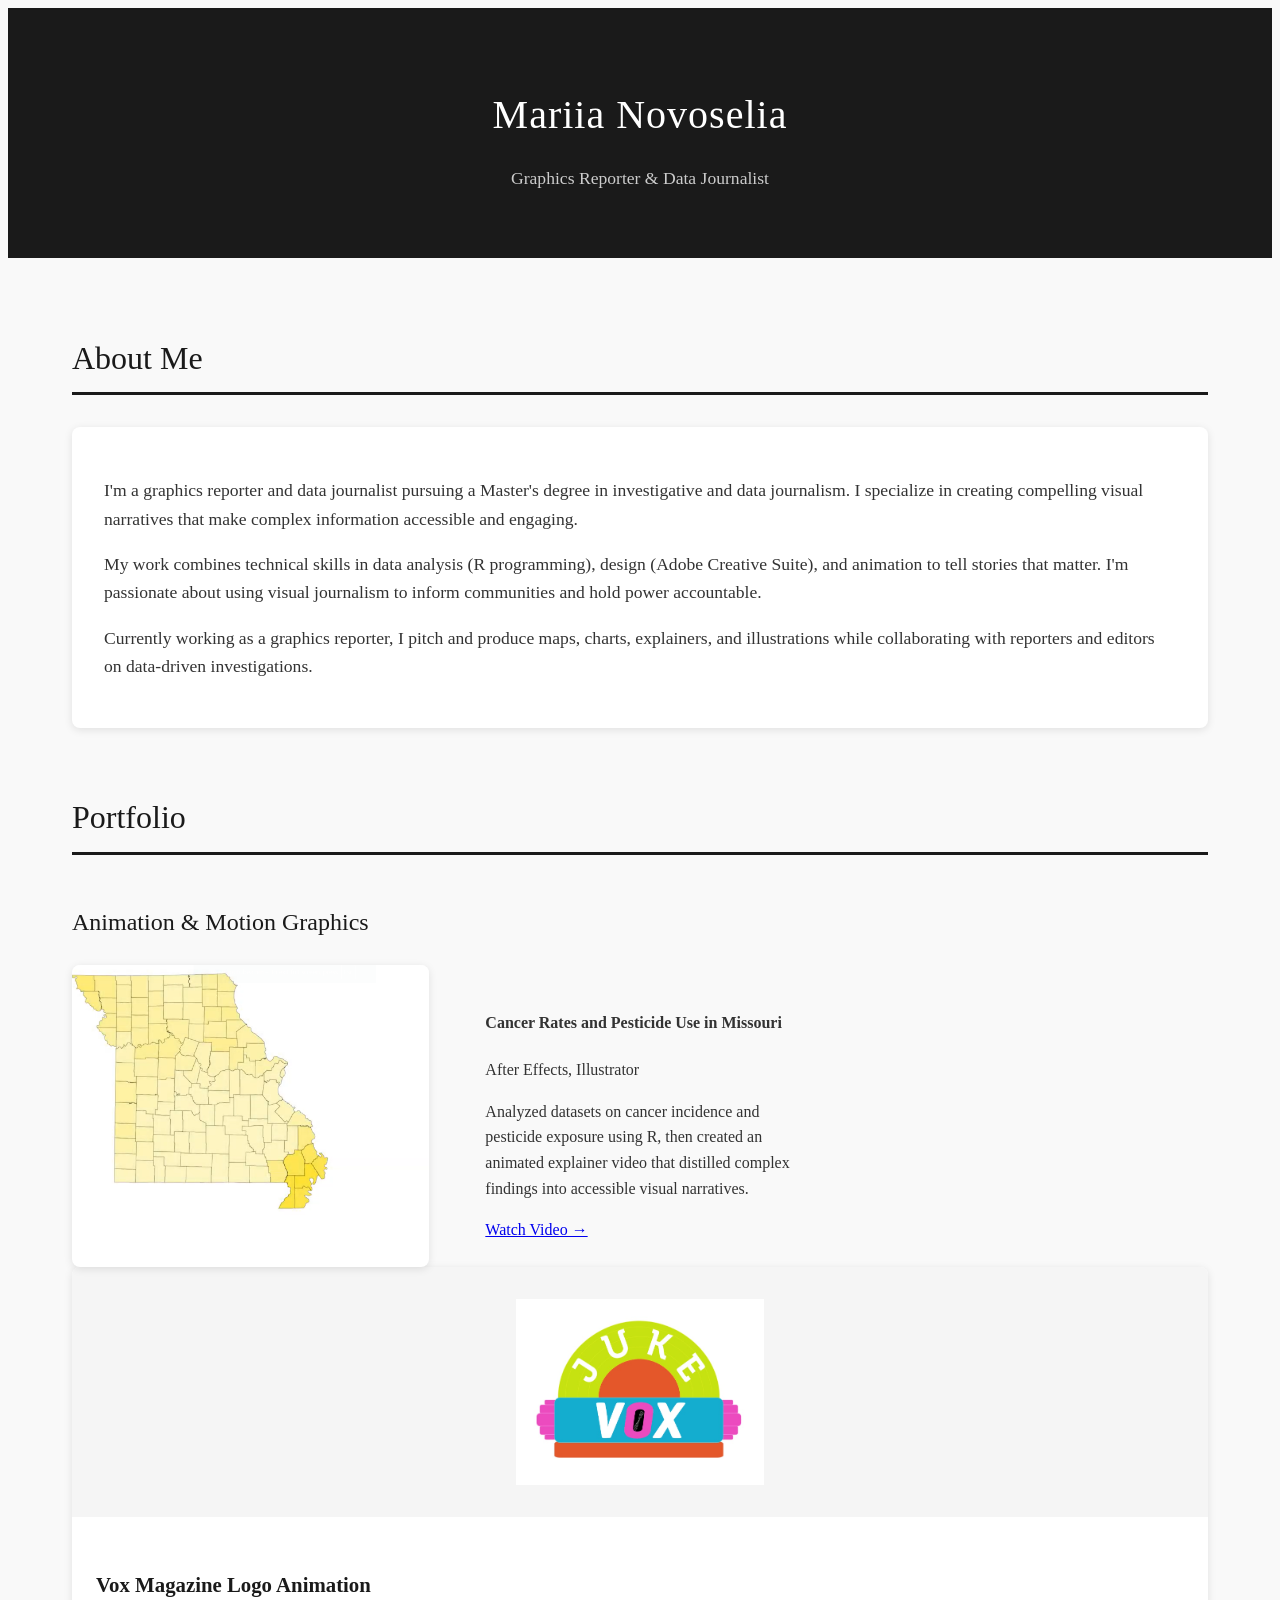
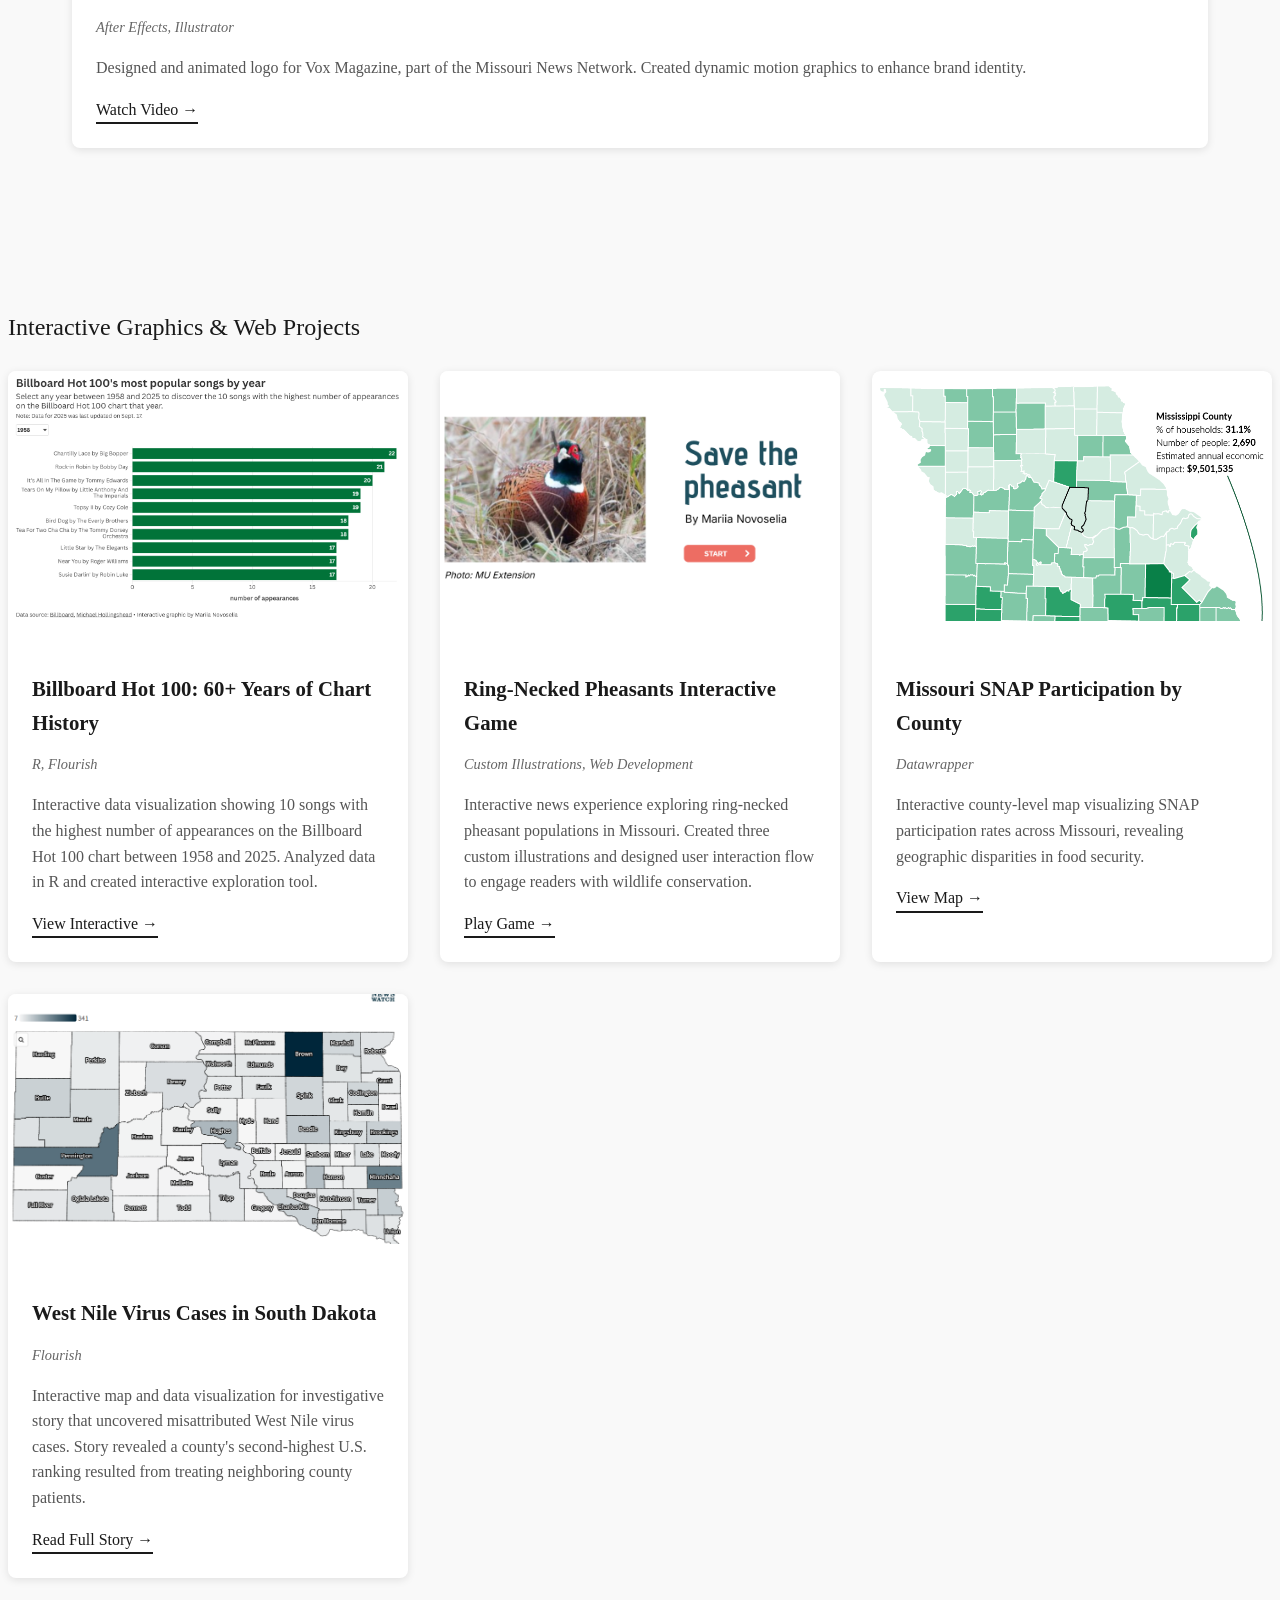
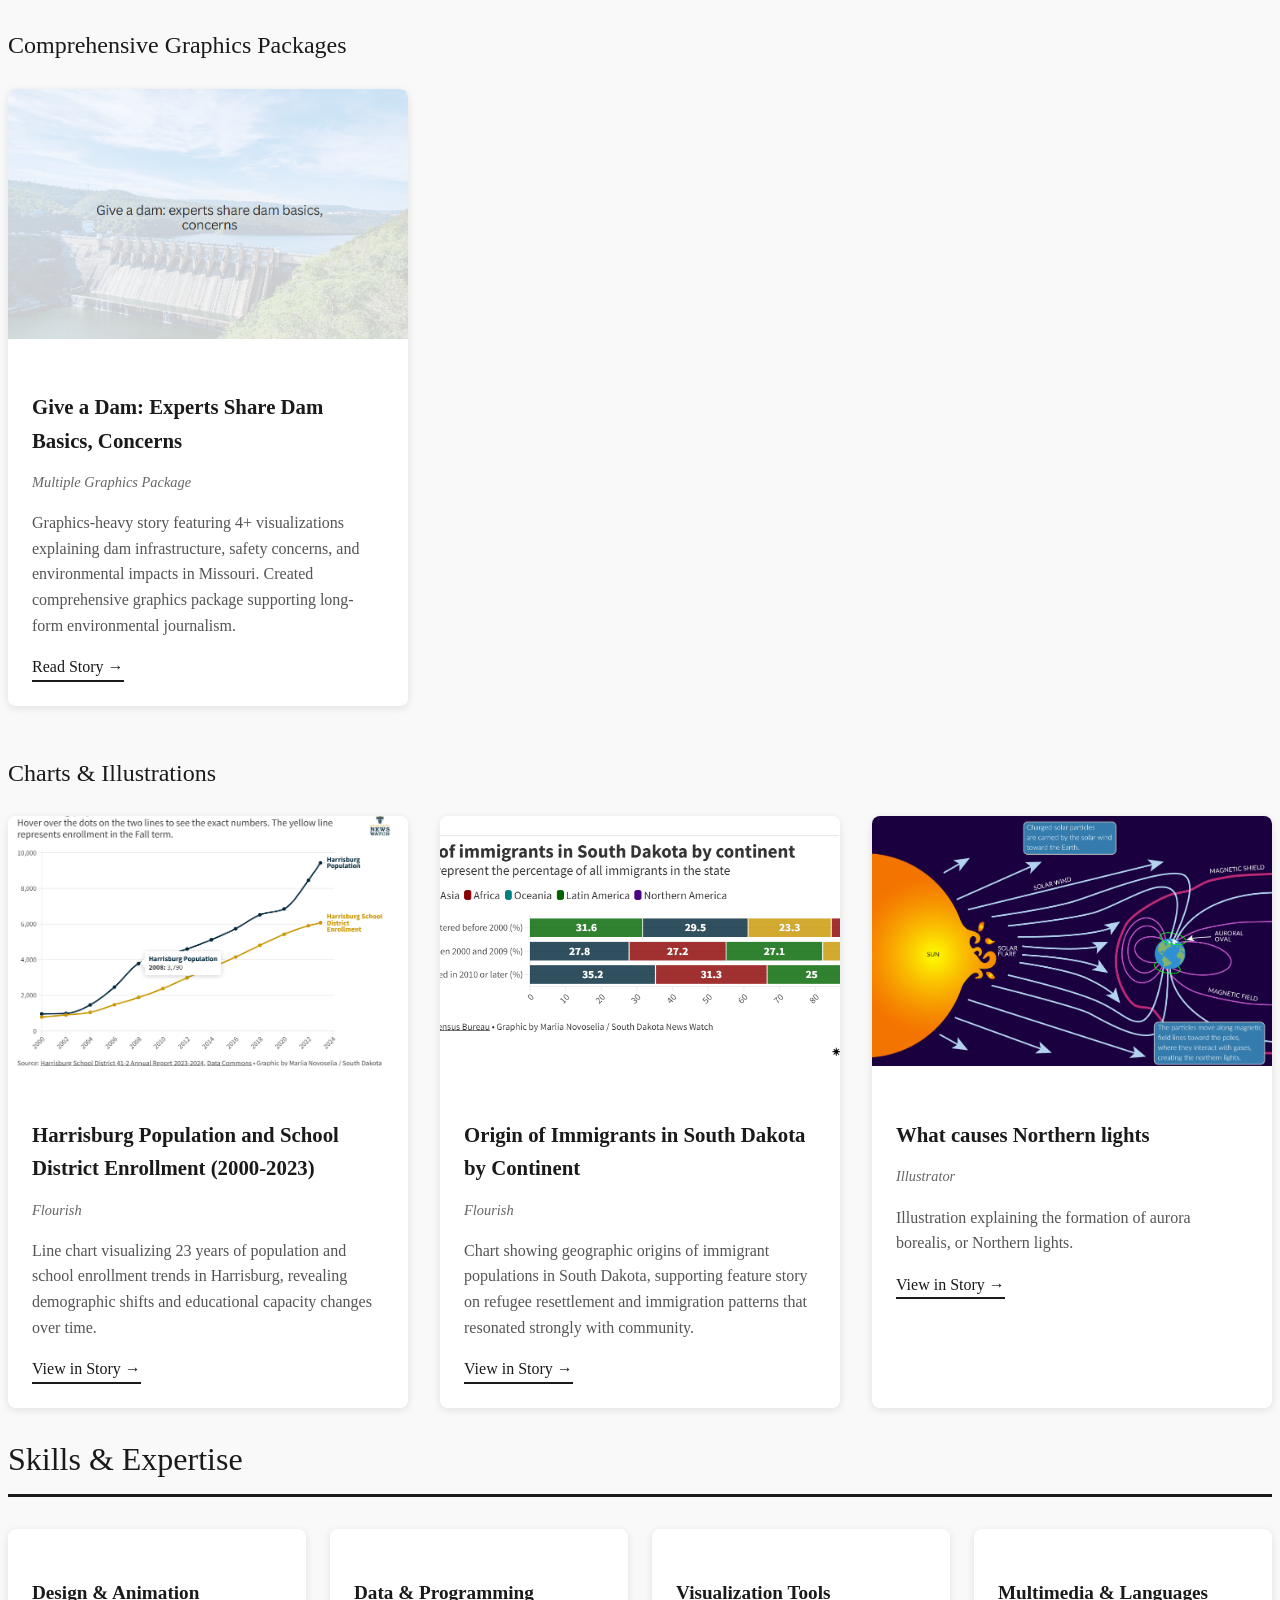
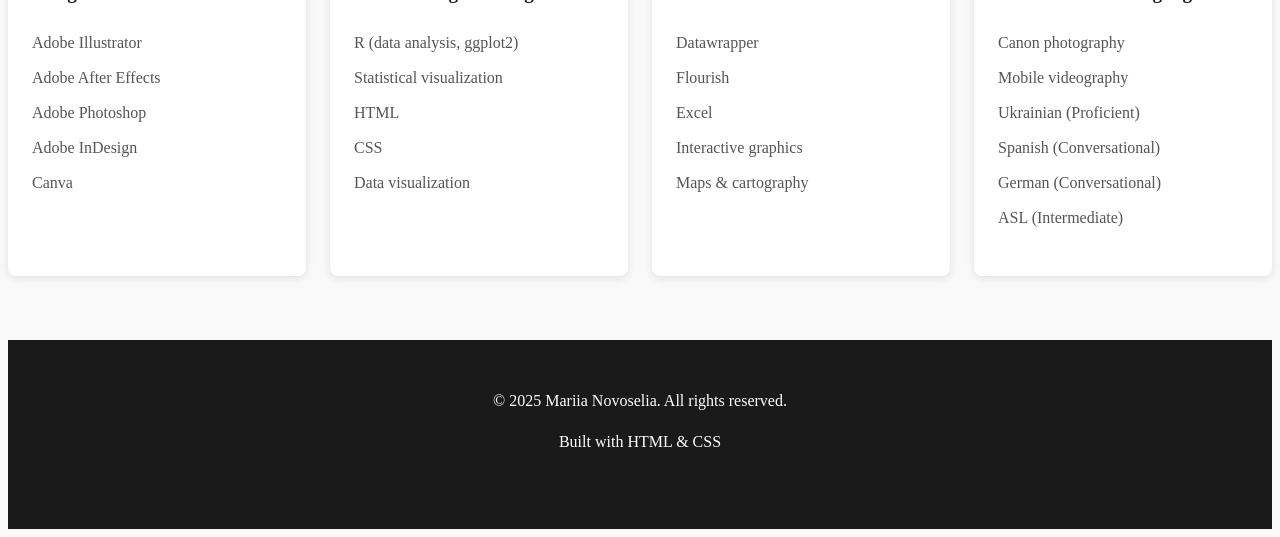
==== commit b66bf058: "Update index" ====
--- a/index.html
+++ b/index.html
@@ -6,7 +6,7 @@
     <title>[Mariia Novoselia] - Journalism Portfolio</title>
     <style>
         * {
-            margin: 0;
+            margin: 1;
             padding: 0;
             box-sizing: border-box;
         }
@@ -226,6 +226,16 @@
                 font-size: 1.3rem;
             }
         }
+
+       #work-in-progress {
+    color: #1a1a1a; 
+    font-size: 8 pt;
+}
+
+#work-in-progress a {
+    color: inherit;   /* makes links follow the section color */
+}
+
     </style>
 </head>
 <body>
@@ -438,11 +448,13 @@
                 </div>
             </div>
         </section>
+
     </div>
 
     <footer>
         <p>&copy; 2025 Mariia Novoselia. All rights reserved.</p>
         <p>Built with HTML & CSS</p>
+        <a id="work-in-progress" href="./music_2025.html" target="_blank">Music</a>
     </footer>
 </body>
 </html>
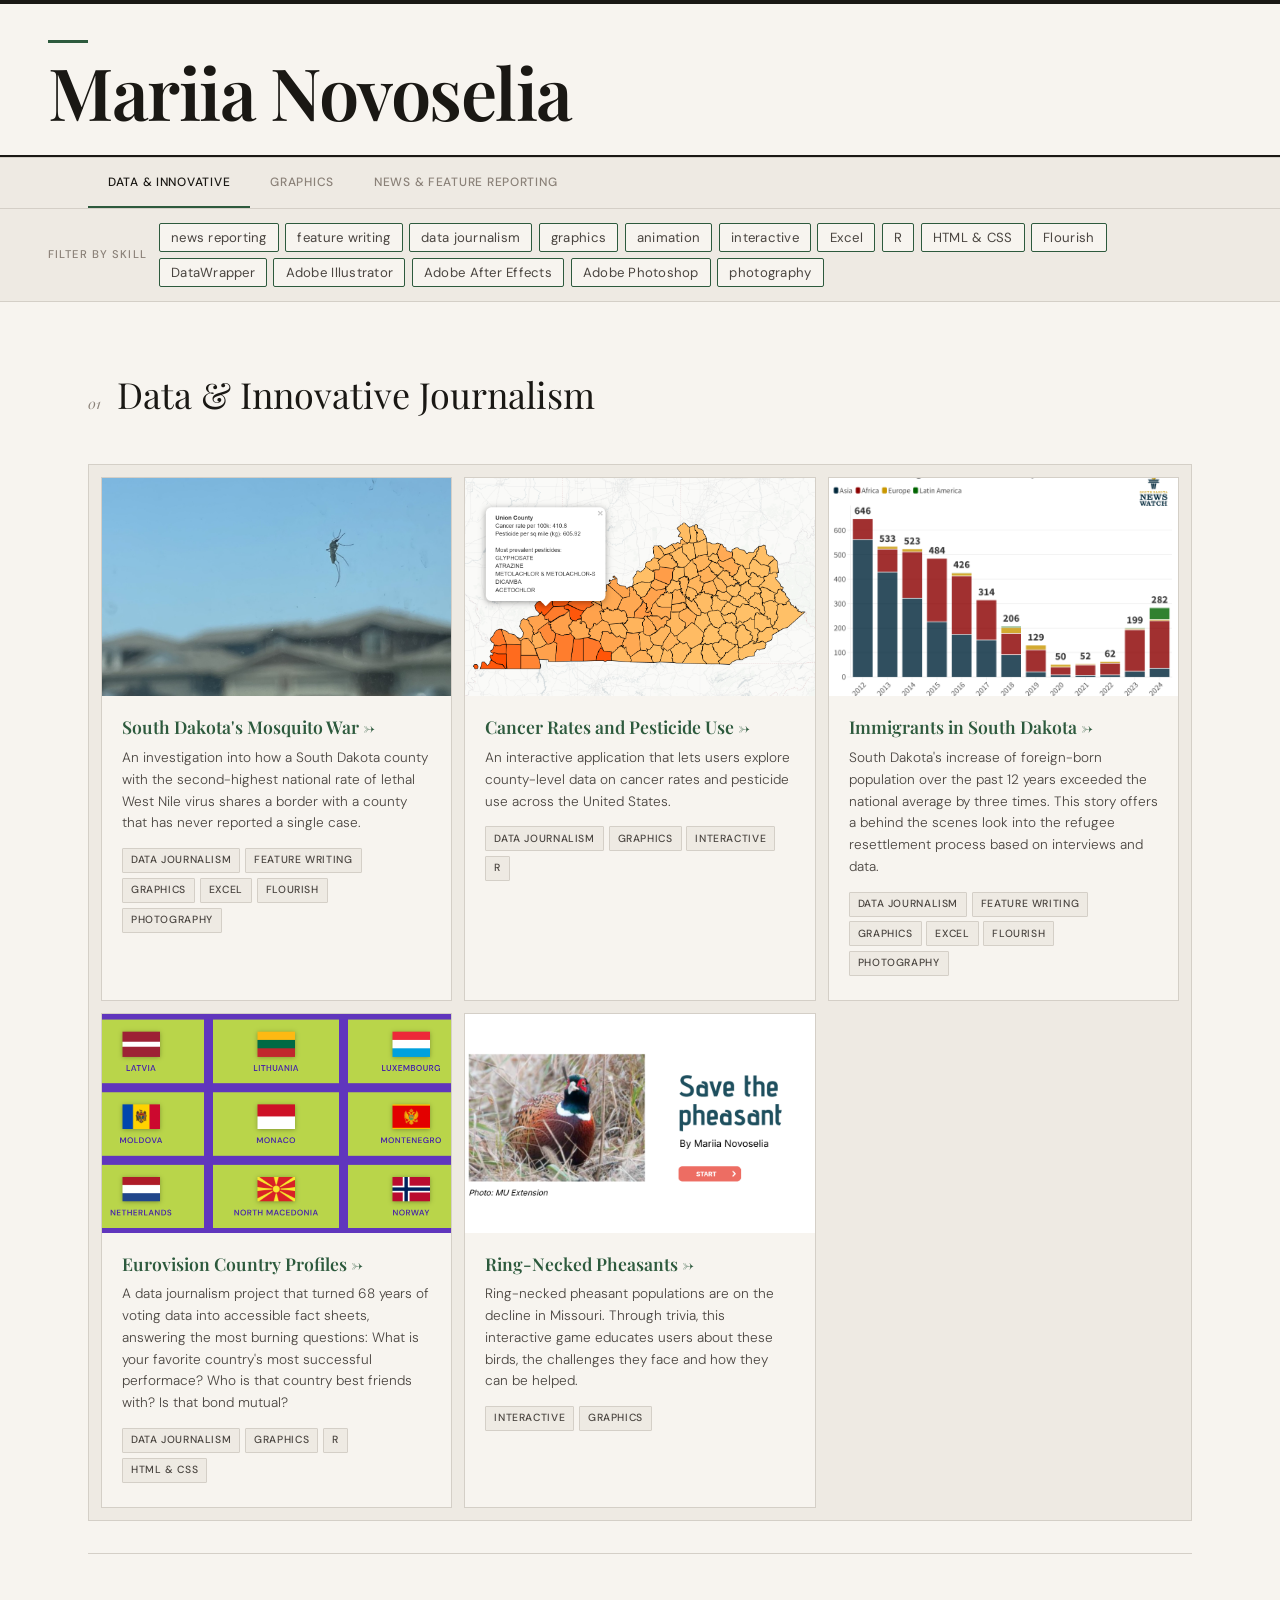
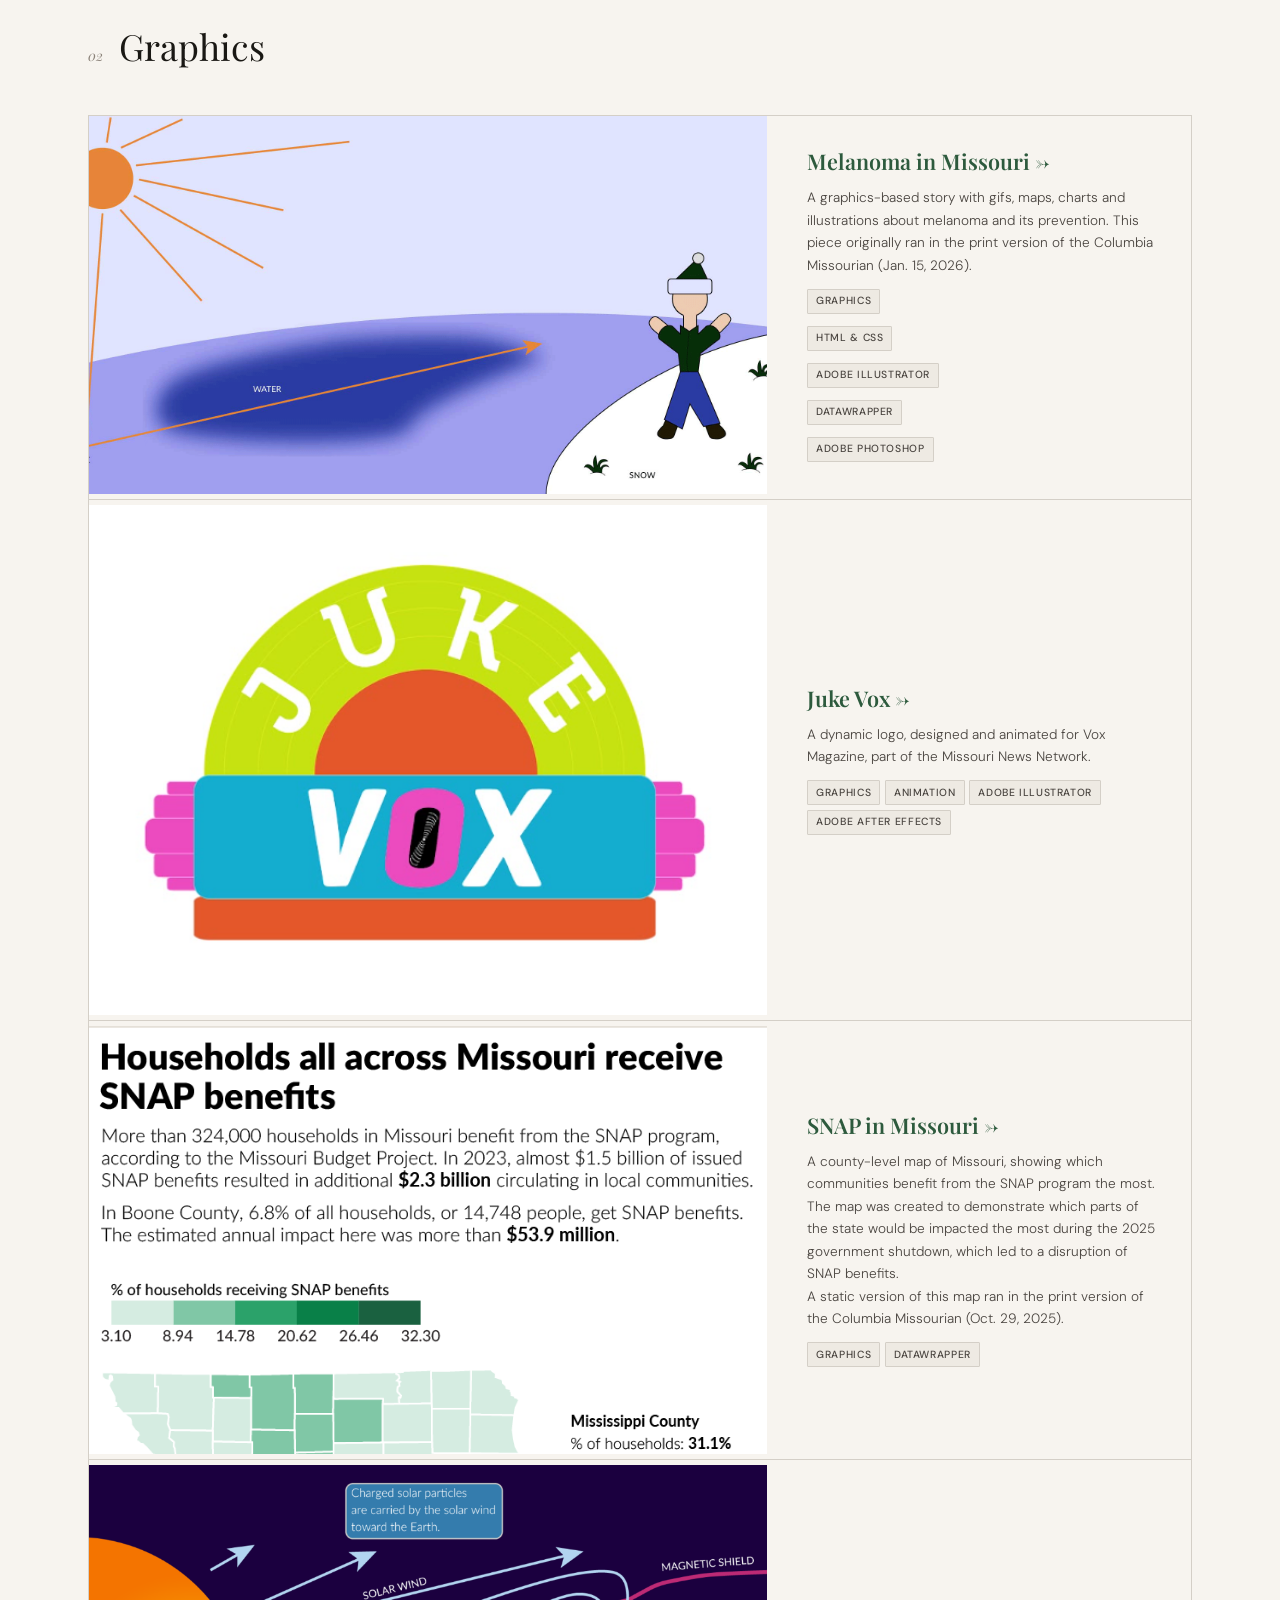
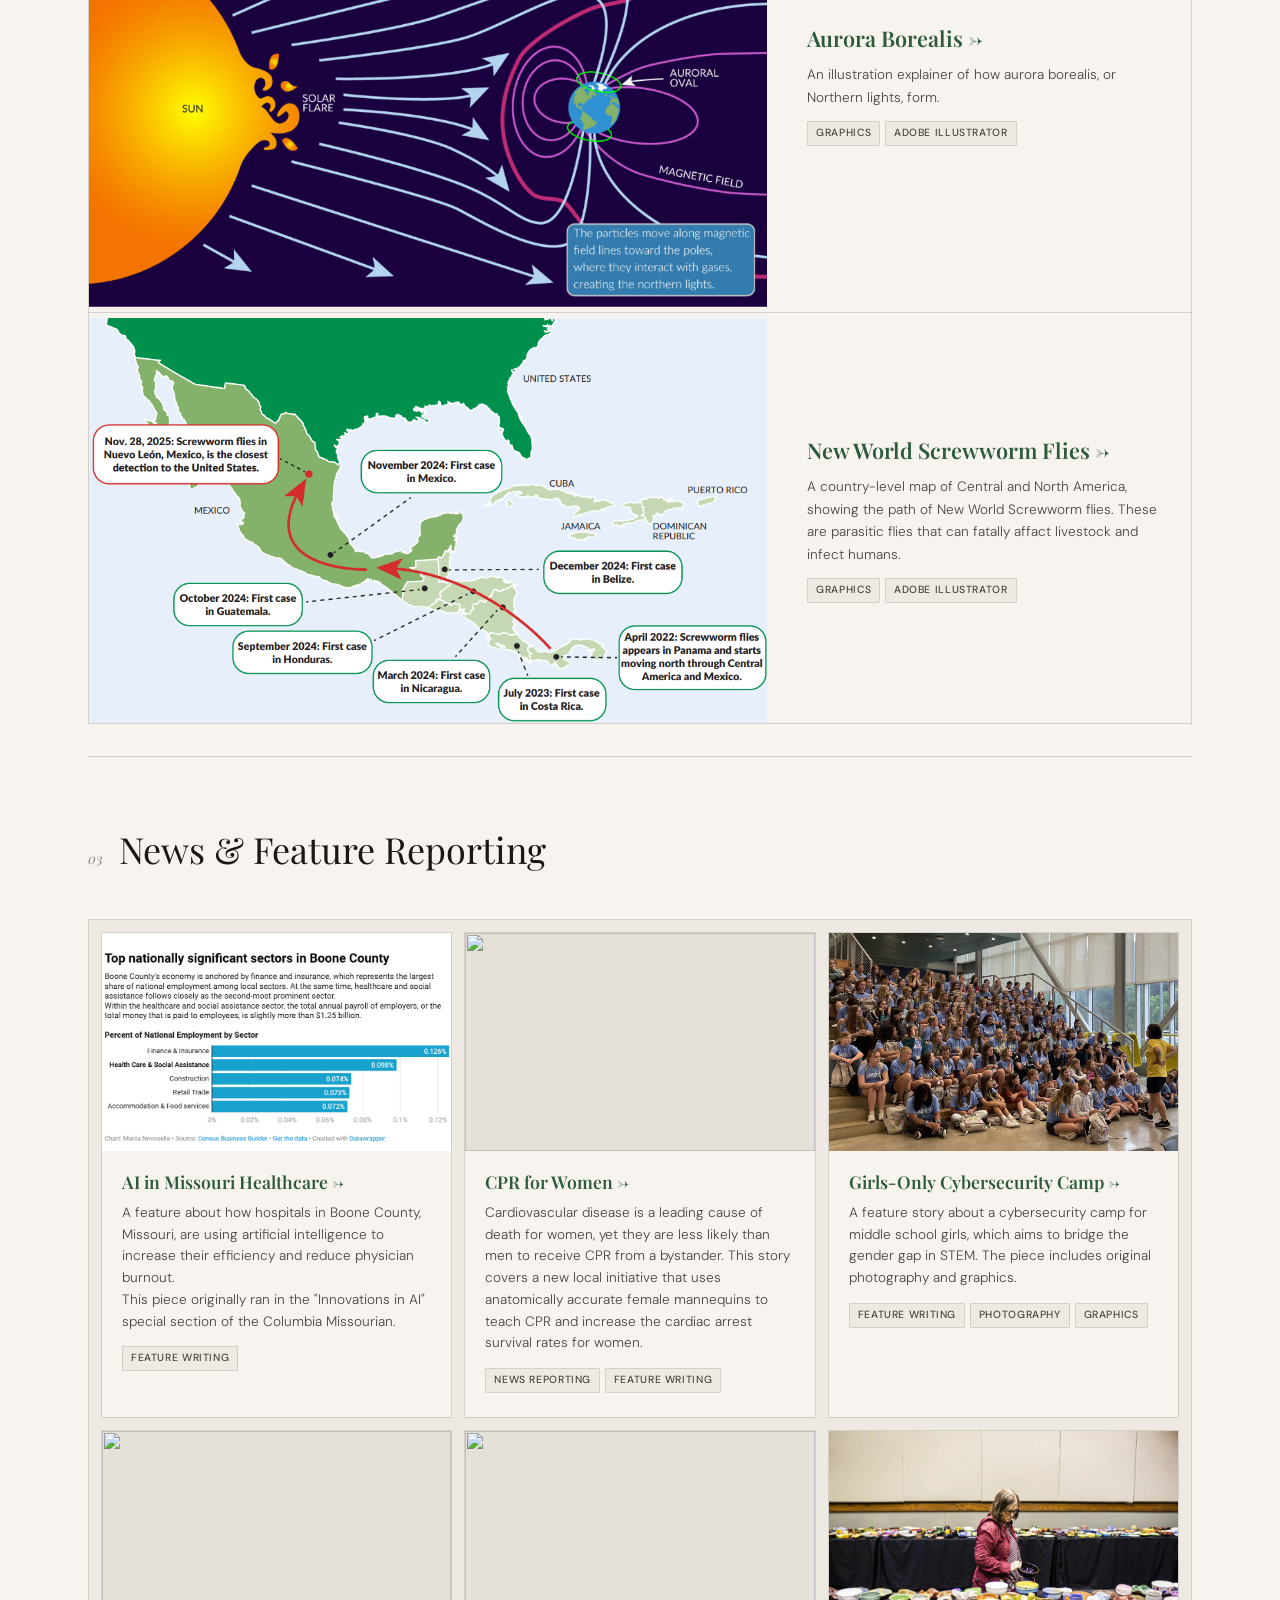
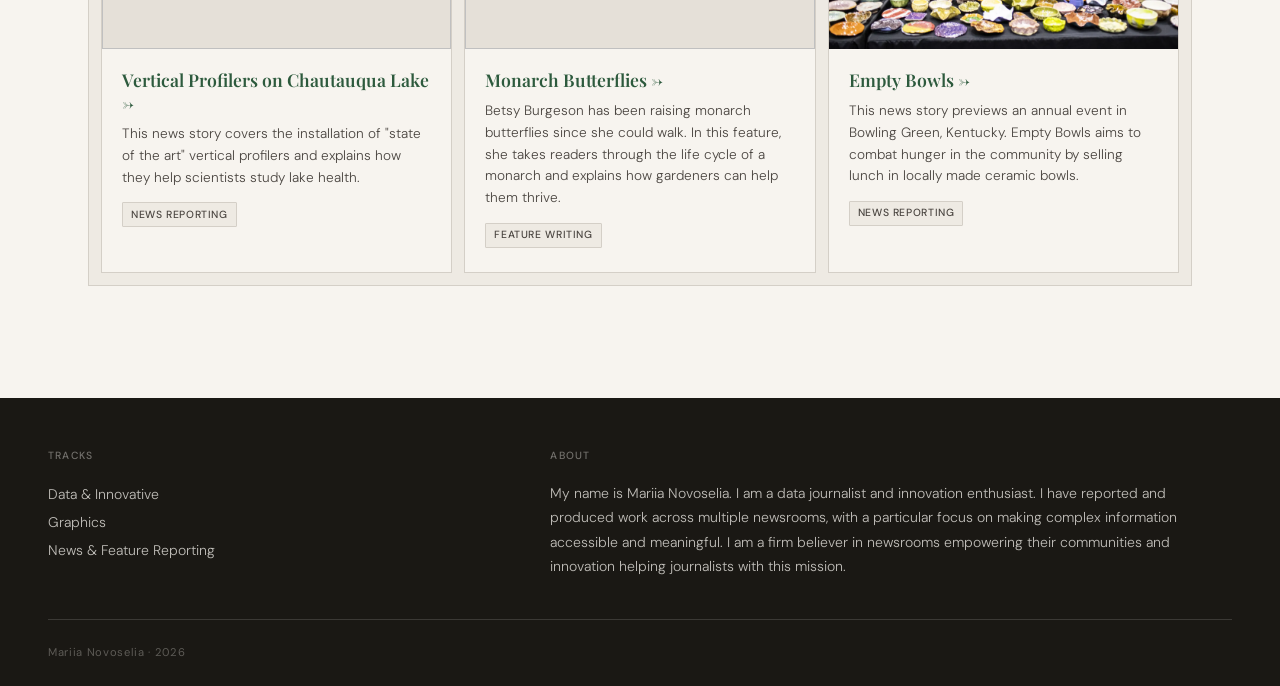
==== commit e52933e5: "updated portfolio" ====
--- a/index.html
+++ b/index.html
@@ -1,460 +1,397 @@
 <!DOCTYPE html>
 <html lang="en">
 <head>
-    <meta charset="UTF-8">
-    <meta name="viewport" content="width=device-width, initial-scale=1.0">
-    <title>[Mariia Novoselia] - Journalism Portfolio</title>
-    <style>
-        * {
-            margin: 1;
-            padding: 0;
-            box-sizing: border-box;
-        }
-
-        body {
-            font-family: 'Georgia', serif;
-            line-height: 1.6;
-            color: #333;
-            background-color: #f9f9f9;
-        }
-
-        header {
-            background-color: #1a1a1a;
-            color: #fff;
-            padding: 3rem 2rem;
-            text-align: center;
-        }
-
-        header h1 {
-            font-size: 2.5rem;
-            margin-bottom: 0.5rem;
-            font-weight: 400;
-            letter-spacing: 1px;
-        }
-
-        header p {
-            font-size: 1.1rem;
-            color: #ccc;
-        }
-
-        .container {
-            max-width: 1200px;
-            margin: 0 auto;
-            padding: 3rem 2rem;
-        }
-
-        section {
-            margin-bottom: 4rem;
-        }
-
-        h2 {
-            font-size: 2rem;
-            margin-bottom: 2rem;
-            color: #1a1a1a;
-            border-bottom: 3px solid #1a1a1a;
-            padding-bottom: 0.5rem;
-            font-weight: 400;
-        }
-
-        h3 {
-            font-size: 1.5rem;
-            margin-top: 3rem;
-            margin-bottom: 1.5rem;
-            color: #1a1a1a;
-            font-weight: 400;
-        }
-
-        .about-content {
-            background-color: #fff;
-            padding: 2rem;
-            border-radius: 8px;
-            box-shadow: 0 2px 8px rgba(0,0,0,0.1);
-        }
-
-        .about-content p {
-            margin-bottom: 1rem;
-            font-size: 1.1rem;
-        }
-
-        .skills-grid {
-            display: grid;
-            grid-template-columns: repeat(auto-fit, minmax(250px, 1fr));
-            gap: 1.5rem;
-        }
-
-        .skill-category {
-            background-color: #fff;
-            padding: 1.5rem;
-            border-radius: 8px;
-            box-shadow: 0 2px 8px rgba(0,0,0,0.1);
-        }
-
-        .skill-category h4 {
-            font-size: 1.2rem;
-            margin-bottom: 1rem;
-            color: #1a1a1a;
-        }
-
-        .skill-category ul {
-            list-style: none;
-        }
-
-        .skill-category li {
-            padding: 0.3rem 0;
-            color: #555;
-        }
-
-        .work-grid {
-            display: grid;
-            grid-template-columns: repeat(auto-fill, minmax(350px, 1fr));
-            gap: 2rem;
-        }
-
-        .work-item {
-            background-color: #fff;
-            border-radius: 8px;
-            overflow: hidden;
-            box-shadow: 0 2px 8px rgba(0,0,0,0.1);
-            transition: transform 0.3s ease, box-shadow 0.3s ease;
-        }
-
-        .work-item:hover {
-            transform: translateY(-5px);
-            box-shadow: 0 4px 16px rgba(0,0,0,0.15);
-        }
-
-        .work-item-image {
-            width: 100%;
-            height: 250px;
-            background-color: #e0e0e0;
-            display: flex;
-            align-items: center;
-            justify-content: center;
-            color: #999;
-            font-style: italic;
-            overflow: hidden;
-        }
-
-        .work-item-image img {
-            width: 100%;
-            height: 100%;
-            object-fit: cover;
-        }
-
-        .work-item-image.logo-container {
-            display: flex;
-            align-items: center;
-            justify-content: center;
-            padding: 2rem;
-            background-color: #f5f5f5;
-        }
-        
-        .work-item-image.logo-container img {
-            width: auto;
-            height: auto;
-            max-width: 100%;
-            max-height: 100%;
-            object-fit: contain;
-        }
-
-        .video-embed {
-            width: 100%;
-            height: 250px;
-            background-color: #000;
-        }
-
-        .video-embed iframe {
-            width: 100%;
-            height: 100%;
-            border: none;
-        }
-
-        .work-item-content {
-            padding: 1.5rem;
-        }
-
-        .work-item h4 {
-            font-size: 1.3rem;
-            margin-bottom: 0.5rem;
-            color: #1a1a1a;
-        }
-
-        .work-item .tools {
-            color: #666;
-            font-size: 0.9rem;
-            margin-bottom: 0.5rem;
-            font-style: italic;
-        }
-
-        .work-item p {
-            color: #555;
-            margin-bottom: 1rem;
-        }
-
-        .work-item a {
-            display: inline-block;
-            color: #1a1a1a;
-            text-decoration: none;
-            font-weight: 500;
-            border-bottom: 2px solid #1a1a1a;
-            transition: all 0.3s ease;
-        }
-
-        .work-item a:hover {
-            color: #666;
-            border-bottom-color: #666;
-        }
-
-        footer {
-            background-color: #1a1a1a;
-            color: #fff;
-            text-align: center;
-            padding: 2rem;
-            margin-top: 4rem;
-        }
-
-        @media (max-width: 768px) {
-            header h1 {
-                font-size: 2rem;
-            }
-
-            .work-grid {
-                grid-template-columns: 1fr;
-            }
-
-            h3 {
-                font-size: 1.3rem;
-            }
-        }
-
-       #work-in-progress {
-    color: #1a1a1a; 
-    font-size: 8 pt;
-}
-
-#work-in-progress a {
-    color: inherit;   /* makes links follow the section color */
-}
-
-    </style>
+  <meta charset="UTF-8" />
+  <meta name="viewport" content="width=device-width, initial-scale=1.0" />
+  <title>Mariia Novoselia</title>
+  <link rel="stylesheet" href="style.css" />
+  <link rel="preconnect" href="https://fonts.googleapis.com" />
+  <link rel="preconnect" href="https://fonts.gstatic.com" crossorigin />
+  <link href="https://fonts.googleapis.com/css2?family=Playfair+Display:ital,wght@0,400;0,600;1,400&family=DM+Sans:wght@300;400;500&display=swap" rel="stylesheet" />
 </head>
 <body>
-    <header>
-        <h1>Mariia Novoselia</h1>
-        <p>Graphics Reporter & Data Journalist</p>
-    </header>
-
-    <div class="container">
-        <section id="about">
-            <h2>About Me</h2>
-            <div class="about-content">
-                <p>I'm a graphics reporter and data journalist pursuing a Master's degree in investigative and data journalism. I specialize in creating compelling visual narratives that make complex information accessible and engaging.</p>
-                <p>My work combines technical skills in data analysis (R programming), design (Adobe Creative Suite), and animation to tell stories that matter. I'm passionate about using visual journalism to inform communities and hold power accountable.</p>
-                <p>Currently working as a graphics reporter, I pitch and produce maps, charts, explainers, and illustrations while collaborating with reporters and editors on data-driven investigations.</p>
-            </div>
-        </section>
-
-        <section id="portfolio">
-            <h2>Portfolio</h2>
-
-            <h3>Animation & Motion Graphics</h3>
-            <div class="work-grid">
-                <div class="work-item">
-                    <div class="work-item-image">
-                        <img src="images/cancer_pest.png" alt="Missouri Cancer Rates And Pesticide Use Map" />
-                        </div>
-                    </div>
-                    <div class="work-item-content">
-                        <h4>Cancer Rates and Pesticide Use in Missouri</h4>
-                        <p class="tools">After Effects, Illustrator</p>
-                        <p>Analyzed datasets on cancer incidence and pesticide exposure using R, then created an animated explainer video that distilled complex findings into accessible visual narratives.</p>
-                        <a href="https://youtu.be/39N4yt8MsSw?si=YsSXW8eKaC_ldPVZ" target="_blank">Watch Video →</a>
-                    </div>
-                </div>
-
-                <div class="work-item">
-                    <div class="work-item-image logo-container">
-                        <img src="images/juke_vox.png" alt="Juke Vox logo" />
-                    </div>
-                    <div class="work-item-content">
-                        <h4>Vox Magazine Logo Animation</h4>
-                        <p class="tools">After Effects, Illustrator</p>
-                        <p>Designed and animated logo for Vox Magazine, part of the Missouri News Network. Created dynamic motion graphics to enhance brand identity.</p>
-                        <a href="https://youtube.com/shorts/YjLELMgideI?si=LrnM-8odleXSy46_" target="_blank">Watch Video →</a>
-                    </div>
-                </div>
-            </div>
-
-            <h3>Interactive Graphics & Web Projects</h3>
-            <div class="work-grid">
-                <div class="work-item">
-                    <div class="work-item-image">
-                        <img src="images/billboard.png" alt="Billboard Hot 100 Interactive" />
-                        <!-- REPLACE images/billboard-hot-100.png with your actual image file -->
-                    </div>
-                    <div class="work-item-content">
-                        <h4>Billboard Hot 100: 60+ Years of Chart History</h4>
-                        <p class="tools">R, Flourish</p>
-                        <p>Interactive data visualization showing 10 songs with the highest number of appearances on the Billboard Hot 100 chart between 1958 and 2025. Analyzed data in R and created interactive exploration tool.</p>
-                        <a href="https://public.flourish.studio/visualisation/25170417/" target="_blank">View Interactive →</a>
-                    </div>
-                </div>
-
-                <div class="work-item">
-                    <div class="work-item-image">
-                        <img src="images/pheasants.png" alt="Ring-Necked Pheasants News Game" />
-                        <!-- REPLACE images/pheasant-game.png with your actual image file -->
-                    </div>
-                    <div class="work-item-content">
-                        <h4>Ring-Necked Pheasants Interactive Game</h4>
-                        <p class="tools">Custom Illustrations, Web Development</p>
-                        <p>Interactive news experience exploring ring-necked pheasant populations in Missouri. Created three custom illustrations and designed user interaction flow to engage readers with wildlife conservation.</p>
-                        <a href="https://view.genially.com/68ee92f18e3521b26124f9eb/interactive-content-save-the-pheasant" target="_blank">Play Game →</a>
-                    </div>
-                </div>
-
-                <div class="work-item">
-                    <div class="work-item-image">
-                        <img src="images/N_10292025shutdown.png" alt="Missouri SNAP Participation Map" />
-                        <!-- REPLACE images/snap-map-missouri.png with your actual image file -->
-                    </div>
-                    <div class="work-item-content">
-                        <h4>Missouri SNAP Participation by County</h4>
-                        <p class="tools">Datawrapper</p>
-                        <p>Interactive county-level map visualizing SNAP participation rates across Missouri, revealing geographic disparities in food security.</p>
-                        <a href="https://www.columbiamissourian.com/visuals/graphics/households-across-missouri-receive-snap-benefits/html_d4b5a6ef-6879-4628-aef0-6cc607b091ba.html" target="_blank">View Map →</a>
-                    </div>
-                </div>
-
-                <div class="work-item">
-                    <div class="work-item-image">
-                        <img src="images/wnv_cases.png" alt="South Dakota West Nile Virus Map" />
-                        <!-- REPLACE images/west-nile-sd.png with your actual image file -->
-                    </div>
-                    <div class="work-item-content">
-                        <h4>West Nile Virus Cases in South Dakota</h4>
-                        <p class="tools">Flourish</p>
-                        <p>Interactive map and data visualization for investigative story that uncovered misattributed West Nile virus cases. Story revealed a county's second-highest U.S. ranking resulted from treating neighboring county patients.</p>
-                        <a href="https://www.sdnewswatch.org/mosquito-west-nile-virus-south-dakota-rankings/" target="_blank">Read Full Story →</a>
-                    </div>
-                </div>
-            </div>
-
-            <h3>Comprehensive Graphics Packages</h3>
-            <div class="work-grid">
-                <div class="work-item">
-                    <div class="work-item-image">
-                        <img src="images/dams.png" alt="Give a Dam Story Graphics" />
-                        <!-- REPLACE images/dams-story.png with your actual image file -->
-                    </div>
-                    <div class="work-item-content">
-                        <h4>Give a Dam: Experts Share Dam Basics, Concerns</h4>
-                        <p class="tools">Multiple Graphics Package</p>
-                        <p>Graphics-heavy story featuring 4+ visualizations explaining dam infrastructure, safety concerns, and environmental impacts in Missouri. Created comprehensive graphics package supporting long-form environmental journalism.</p>
-                        <a href="https://public.flourish.studio/story/3415897/" target="_blank">Read Story →</a>
-                    </div>
-                </div>
-            </div>
-
-            <h3>Charts & Illustrations</h3>
-            <div class="work-grid">
-                <div class="work-item">
-                    <div class="work-item-image">
-                        <img src="images/harrisburg_pop.png" alt="Harrisburg Population Chart" />
-                        <!-- REPLACE images/harrisburg-population.png with your actual image file -->
-                    </div>
-                    <div class="work-item-content">
-                        <h4>Harrisburg Population and School District Enrollment (2000-2023)</h4>
-                        <p class="tools">Flourish</p>
-                        <p>Line chart visualizing 23 years of population and school enrollment trends in Harrisburg, revealing demographic shifts and educational capacity changes over time.</p>
-                        <a href="https://www.sdnewswatch.org/south-dakotan-population-harrisburg-tea-box-elder-sd/" target="_blank">View in Story →</a>
-                    </div>
-                </div>
-
-                <div class="work-item">
-                    <div class="work-item-image">
-                        <img src="images/sd_origin.png" alt="Immigrant Origins Chart" />
-                        <!-- REPLACE images/immigrants-sd.png with your actual image file -->
-                    </div>
-                    <div class="work-item-content">
-                        <h4>Origin of Immigrants in South Dakota by Continent</h4>
-                        <p class="tools">Flourish</p>
-                        <p>Chart showing geographic origins of immigrant populations in South Dakota, supporting feature story on refugee resettlement and immigration patterns that resonated strongly with community.</p>
-                        <a href="https://www.sdnewswatch.org/south-dakota-immigration-refugees-lutheran-social-services-population/" target="_blank">View in Story →</a>
-                    </div>
-                </div>
-
-                <div class="work-item">
-                    <div class="work-item-image">
-                        <img src="images/aurora.png" alt="Aurora Borealis explainer" />
-                    </div>
-                    <div class="work-item-content">
-                        <h4>What causes Northern lights</h4>
-                        <p class="tools">Illustrator</p>
-                        <p>Illustration explaining the formation of aurora borealis, or Northern lights.</p>
-                        <a href="https://www.columbiamissourian.com/visuals/graphics/northern-lights-sightings-in-missouri/image_b9a78f33-15d5-4b95-bcef-905427e6224d.html" target="_blank">View in Story →</a>
-                    </div>
-                </div>
-                
-            </div>
-        </section>
-
-        <section id="skills">
-            <h2>Skills & Expertise</h2>
-            <div class="skills-grid">
-                <div class="skill-category">
-                    <h4>Design & Animation</h4>
-                    <ul>
-                        <li>Adobe Illustrator</li>
-                        <li>Adobe After Effects</li>
-                        <li>Adobe Photoshop</li>
-                        <li>Adobe InDesign</li>
-                        <li>Canva</li>
-                    </ul>
-                </div>
-
-                <div class="skill-category">
-                    <h4>Data & Programming</h4>
-                    <ul>
-                        <li>R (data analysis, ggplot2)</li>
-                        <li>Statistical visualization</li>
-                        <li>HTML</li>
-                        <li>CSS</li>
-                        <li>Data visualization</li>
-                    </ul>
-                </div>
-
-                <div class="skill-category">
-                    <h4>Visualization Tools</h4>
-                    <ul>
-                        <li>Datawrapper</li>
-                        <li>Flourish</li>
-                        <li>Excel</li>
-                        <li>Interactive graphics</li>
-                        <li>Maps & cartography</li>
-                    </ul>
-                </div>
-
-                <div class="skill-category">
-                    <h4>Multimedia & Languages</h4>
-                    <ul>
-                        <li>Canon photography</li>
-                        <li>Mobile videography</li>
-                        <li>Ukrainian (Proficient)</li>
-                        <li>Spanish (Conversational)</li>
-                        <li>German (Conversational)</li>
-                        <li>ASL (Intermediate)</li>
-                    </ul>
-                </div>
-            </div>
-        </section>
-
-    </div>
-
-    <footer>
-        <p>&copy; 2025 Mariia Novoselia. All rights reserved.</p>
-        <p>Built with HTML & CSS</p>
-        <a id="work-in-progress" href="./music_2025.html" target="_blank">Music</a>
-    </footer>
+
+  <!-- MASTHEAD -->
+  <header class="masthead">
+    <div class="masthead-inner">
+      <div class="masthead-left">
+        <div class="masthead-rule"></div>
+        <h1 class="masthead-name">Mariia Novoselia</h1>
+      </div>
+      <div class="masthead-right">
+        <!-- <span class="masthead-date" id="masthead-date"></span> -->
+      </div>
+    </div>
+  </header>
+
+  <!-- TRACK NAV -->
+  <nav class="track-nav" id="track-nav">
+    <div class="track-nav-inner">
+      <button class="track-btn active" data-target="data">Data &amp; Innovative</button>
+      <button class="track-btn" data-target="graphics">Graphics</button>
+      <button class="track-btn" data-target="news">News &amp; Feature Reporting</button>
+    </div>
+  </nav>
+
+  <div id="nav-sentinel"></div>
+
+  <!-- SKILL FILTER -->
+  <section class="filter-section">
+    <div class="filter-inner">
+      <span class="filter-label">Filter by skill</span>
+      <div class="filter-tags">
+        <button class="tag-btn" data-skill="news reporting">news reporting</button>
+        <button class="tag-btn" data-skill="feature writing">feature writing</button>
+        <button class="tag-btn" data-skill="data journalism">data journalism</button>
+        <button class="tag-btn" data-skill="graphics">graphics</button>
+        <button class="tag-btn" data-skill="animation">animation</button>
+        <button class="tag-btn" data-skill="interactive">interactive</button>
+        <button class="tag-btn" data-skill="Excel">Excel</button>
+        <button class="tag-btn" data-skill="R">R</button>
+        <button class="tag-btn" data-skill="HTML & CSS">HTML &amp; CSS</button>
+        <button class="tag-btn" data-skill="Flourish">Flourish</button>
+        <button class="tag-btn" data-skill="DataWrapper">DataWrapper</button>
+        <button class="tag-btn" data-skill="Adobe Illustrator">Adobe Illustrator</button>
+        <button class="tag-btn" data-skill="Adobe After Effects">Adobe After Effects</button>
+        <button class="tag-btn" data-skill="Adobe Photoshop">Adobe Photoshop</button>
+        <button class="tag-btn" data-skill="photography">photography</button>
+      </div>
+      <button class="filter-clear" id="filter-clear">Clear all</button>
+    </div>
+  </section>
+
+  <main class="portfolio-main" id="portfolio-main">
+
+    <!-- FLAT FILTERED GRID -->
+    <div class="flat-grid" id="flat-grid"></div>
+    <div class="flat-empty" id="flat-empty">No projects match the selected filters.</div>
+
+    <!-- ======================================================
+         TRACK 01: DATA & INNOVATIVE
+    ======================================================= -->
+    <section class="track-section" id="data">
+      <div class="track-header">
+        <span class="track-number">01</span>
+        <h2 class="track-title">Data &amp; Innovative Journalism</h2>
+        <div class="track-rule"></div>
+      </div>
+      <div class="pudding-grid" id="grid-data">
+
+        <article class="project-card" data-skills="data journalism,feature writing,graphics,Flourish,photography">
+          <div class="card-thumb"><img src="img/mosquito.jpeg" alt="" /></div>
+          <div class="card-body">
+            <h3 class="card-title"><a href="https://www.sdnewswatch.org/mosquito-west-nile-virus-south-dakota-rankings/" target="_blank">South Dakota's Mosquito War →</a></h3>
+            <p class="card-desc">An investigation into how a South Dakota county with the second-highest national rate of lethal West Nile virus 
+              shares a border with a county that has never reported a single case.</p>
+            <div class="card-tags">
+              <span class="skill-tag">data journalism</span>
+              <span class="skill-tag">feature writing</span>
+              <span class="skill-tag">graphics</span>
+              <span class="skill-tag">Excel</span>
+              <span class="skill-tag">Flourish</span>
+              <span class="skill-tag">photography</span>
+            </div>
+          </div>
+        </article>
+
+        <article class="project-card" data-skills="data journalism,R,graphics,interactive">
+          <div class="card-thumb"><img src="img/shiny_map.png" alt="" /></div>
+          <div class="card-body">
+            <h3 class="card-title"><a href="https://investigatemidwest.org/2026/02/18/3-charts-to-better-understand-the-potential-link-between-pesticides-and-cancer/" target="_blank">Cancer Rates and Pesticide Use →</a></h3>
+            <p class="card-desc">An interactive application that lets users explore county-level data on cancer rates and pesticide use 
+              across the United States.</p>
+            <div class="card-tags">
+              <span class="skill-tag">data journalism</span>
+              <span class="skill-tag">graphics</span>
+              <span class="skill-tag">interactive</span>
+              <span class="skill-tag">R</span>
+            </div>
+          </div>
+        </article>
+
+        <article class="project-card" data-skills="data journalism,Excel,graphics,Flourish,photography,feature writing">
+          <div class="card-thumb"><img src="img/refugee.png" alt="" /></div>
+          <div class="card-body">
+            <h3 class="card-title"><a href="https://www.sdnewswatch.org/south-dakota-immigration-refugees-lutheran-social-services-population/" target="_blank">Immigrants in South Dakota →</a></h3>
+            <p class="card-desc">South Dakota's increase of foreign-born population over the past 12 years exceeded the national average by three times. 
+              This story offers a behind the scenes look into the refugee resettlement process based on interviews and data.</p>
+            <div class="card-tags">
+              <span class="skill-tag">data journalism</span>
+              <span class="skill-tag">feature writing</span>
+              <span class="skill-tag">graphics</span>
+              <span class="skill-tag">Excel</span>
+              <span class="skill-tag">Flourish</span>
+              <span class="skill-tag">photography</span>
+            </div>
+          </div>
+        </article>
+
+        <article class="project-card" data-skills="data journalism,graphics,HTML & CSS">
+          <div class="card-thumb"><img src="img/eurovision.png" alt="" /></div>
+          <div class="card-body">
+            <h3 class="card-title"><a href="https://mariianov.github.io/ADJ_final/" target="_blank">Eurovision Country Profiles →</a></h3>
+            <p class="card-desc">A data journalism project that turned 68 years of voting data into accessible fact sheets, answering 
+              the most burning questions: What is your favorite country's most successful 
+              performace? Who is that country best friends with? Is that bond mutual?</p>
+            <div class="card-tags">
+              <span class="skill-tag">data journalism</span>
+              <span class="skill-tag">graphics</span>
+              <span class="skill-tag">R</span>
+              <span class="skill-tag">HTML &amp; CSS</span>
+            </div>
+          </div>
+        </article>
+
+        <article class="project-card" data-skills="graphics,interactive">
+          <div class="card-thumb"><img src="img/pheasants.png" alt="" /></div>
+          <div class="card-body">
+            <h3 class="card-title"><a href="https://view.genially.com/68ee92f18e3521b26124f9eb" target="_blank">Ring-Necked Pheasants →</a></h3>
+            <p class="card-desc">Ring-necked pheasant populations are on the decline in Missouri. Through trivia, this interactive game 
+              educates users about these birds, the challenges they face and how they can be helped.</p>
+            <div class="card-tags">
+              <span class="skill-tag">interactive</span>
+              <span class="skill-tag">graphics</span>
+            </div>
+          </div>
+        </article>
+
+        <!-- <article class="project-card" data-skills="data journalism,Excel,R">
+          <div class="card-thumb"><img src="https://placehold.co/600x380/e0e4e8/727f8a?text=Project+Image" alt="" /></div>
+          <div class="card-body">
+            <h3 class="card-title"><a href="#">[Project title]</a></h3>
+            <p class="card-desc">[Short 1–2 sentence description of the data story, methodology, and findings.]</p>
+            <div class="card-tags">
+              <span class="skill-tag">data journalism</span>
+              <span class="skill-tag">Excel</span>
+              <span class="skill-tag">R</span>
+            </div>
+          </div>
+        </article> -->
+
+      </div>
+    </section>
+
+
+    <!-- ======================================================
+         TRACK 02: GRAPHICS
+    ======================================================= -->
+    <section class="track-section" id="graphics">
+      <div class="track-header">
+        <span class="track-number">02</span>
+        <h2 class="track-title">Graphics</h2>
+        <div class="track-rule"></div>
+      </div>
+      <div class="stacked-grid" id="grid-graphics">
+
+        <article class="stacked-card" data-skills="graphics,Adobe Illustrator,Adobe Photoshop,DataWrapper,HTML & CSS" style="padding-bottom: 5px;">
+          <div class="stacked-link">
+            <div class="stacked-image"><img src="images/winter_sun.gif" alt="" /></div>
+            <div class="stacked-meta">
+              <h3 class="stacked-title"><a href="melanoma.html" target="_blank">Melanoma in Missouri →</a></h3>
+              <p class="stacked-desc">A graphics-based story with gifs, maps, charts and illustrations about melanoma and its prevention. 
+                This piece originally ran in the print version of the Columbia Missourian (Jan. 15, 2026).</p>
+              <div class="card-tags"><span class="skill-tag">graphics</span></div>
+              <div class="card-tags"><span class="skill-tag">HTML &amp; CSS</span></div>
+              <div class="card-tags"><span class="skill-tag">Adobe Illustrator</span></div>
+              <div class="card-tags"><span class="skill-tag">DataWrapper</span></div>
+              <div class="card-tags"><span class="skill-tag">Adobe Photoshop</span></div>
+            </div>
+          </div>
+        </article>
+
+        <article class="stacked-card" data-skills="graphics,animation,Adobe Illustrator,Adobe After Effects" style="padding-top: 5px; padding-bottom: 5px;">
+          <div class="stacked-link">
+            <div class="stacked-image"><img src="img/juke_vox.png" alt="" /></div>
+            <div class="stacked-meta">
+              <h3 class="stacked-title"><a href="https://www.youtube.com/shorts/YjLELMgideI" target="_blank">Juke Vox →</a></h3>
+              <p class="stacked-desc">A dynamic logo, designed and animated for Vox Magazine, part of the Missouri News Network.</p>
+              <div class="card-tags">
+                <span class="skill-tag">graphics</span>
+                <span class="skill-tag">animation</span>
+                <span class="skill-tag">Adobe Illustrator</span>
+                <span class="skill-tag">Adobe After Effects</span>
+              </div>
+            </div>
+          </div>
+        </article>
+
+        <article class="stacked-card" data-skills="graphics,DataWrapper" style="padding-top: 5px; padding-bottom: 5px;">
+          <div class="stacked-link">
+            <div class="stacked-image"><img src="img/snap-cut.png" alt="" /></div>
+            <div class="stacked-meta">
+              <h3 class="stacked-title"><a href="https://www.columbiamissourian.com/visuals/graphics/households-across-missouri-receive-snap-benefits/html_d4b5a6ef-6879-4628-aef0-6cc607b091ba.html" target="_blank">SNAP in Missouri →</a></h3>
+              <p class="stacked-desc">A county-level map of Missouri, showing which communities benefit from the SNAP program the most. 
+                The map was created to demonstrate which parts of the state would be impacted the most during the 2025 government 
+                shutdown, which led to a disruption of SNAP benefits.<br>A static version of this map ran in the print version of 
+                the Columbia Missourian (Oct. 29, 2025).</p>
+              <div class="card-tags">
+                <span class="skill-tag">graphics</span>
+                <span class="skill-tag">DataWrapper</span>
+              </div>
+            </div>
+          </div>
+        </article>
+
+        <article class="stacked-card" data-skills="graphics,Adobe Illustrator" style="padding-top: 5px; padding-bottom: 5px;">
+          <div class="stacked-link">
+            <div class="stacked-image"><img src="img/aurora.png" alt="" /></div>
+            <div class="stacked-meta">
+              <h3 class="stacked-title"><a href="https://www.columbiamissourian.com/visuals/graphics/northern-lights-sightings-in-missouri/image_b9a78f33-15d5-4b95-bcef-905427e6224d.html" target="_blank">Aurora Borealis →</a></h3>
+              <p class="stacked-desc">An illustration explainer of how aurora borealis, or Northern lights, form.</p>
+              <div class="card-tags">
+                <span class="skill-tag">graphics</span>
+                <span class="skill-tag">Adobe Illustrator</span>
+              </div>
+            </div>
+          </div>
+        </article>
+
+        <article class="stacked-card" data-skills="graphics,Adobe Illustrator" style="padding-top: 5px;">
+          <div class="stacked-link">
+            <div class="stacked-image"><img src="img/nws.png" alt="" /></div>
+            <div class="stacked-meta">
+              <h3 class="stacked-title"><a href="https://www.columbiamissourian.com/visuals/graphics/new-world-screwworm-flies-approach-united-states/pdf_c9337306-07fc-4235-8da2-f3fd19088e79.html" target="_blank">New World Screwworm Flies →</a></h3>
+              <p class="stacked-desc">A country-level map of Central and North America, showing the path of New World Screwworm flies. These are 
+                parasitic flies that can fatally affact livestock and infect humans.</p>
+              <div class="card-tags">
+                <span class="skill-tag">graphics</span>
+                <span class="skill-tag">Adobe Illustrator</span>
+              </div>
+            </div>
+          </div>
+        </article>
+
+        <!-- <article class="stacked-card" data-skills="Adobe Illustrator,DataWrapper">
+          <div class="stacked-link">
+            <div class="stacked-image"><img src="https://placehold.co/900x500/e0e8e4/6e8a7a?text=Graphic" alt="" /></div>
+            <div class="stacked-meta">
+              <h3 class="stacked-title"><a href="#">[Graphic title]</a></h3>
+              <p class="stacked-desc">[Description of the piece — what it depicts, the context it ran in, and any notable design choices.]</p>
+              <div class="card-tags">
+                <span class="skill-tag">Adobe Illustrator</span>
+                <span class="skill-tag">DataWrapper</span>
+              </div>
+            </div>
+          </div>
+        </article> -->
+
+      </div>
+    </section>
+
+    <!-- ======================================================
+         TRACK 03: NEWS & FEATURE REPORTING
+    ======================================================= -->
+    <section class="track-section" id="news">
+      <div class="track-header">
+        <span class="track-number">03</span>
+        <h2 class="track-title">News &amp; Feature Reporting</h2>
+        <div class="track-rule"></div>
+      </div>
+      <div class="pudding-grid" id="grid-news">
+
+        <article class="project-card" data-skills="feature writing">
+          <div class="card-thumb"><img src="img/ai_healthcare.png" alt="" /></div>
+          <div class="card-body">
+            <h3 class="card-title"><a href="https://www.columbiamissourian.com/innovations/science_and_technology/boone-county-hospitals-embrace-ai-to-increase-efficiency-reduce-burnout/article_01cb9678-c385-4e5e-98d4-bec2ff2286fa.html" target="_blank">AI in Missouri Healthcare →</a></h3>
+            <p class="card-desc">A feature about how hospitals in Boone County, Missouri, are using artificial intelligence to increase 
+              their efficiency and reduce physician burnout.<br> This piece originally ran in the "Innovations in AI" special section of the Columbia 
+              Missourian.</p>
+            <div class="card-tags">
+              <span class="skill-tag">feature writing</span>
+            </div>
+          </div>
+        </article>
+
+        <article class="project-card" data-skills="feature writing,news reporting">
+          <div class="card-thumb"><img src="https://bloximages.newyork1.vip.townnews.com/columbiamissourian.com/content/tncms/assets/v3/editorial/9/a1/9a16d9ea-a2ec-11ef-ba8e-7f05325f84c0/67369c7f48b8f.image.jpg?resize=750%2C500" alt="" /></div>
+          <div class="card-body">
+            <h3 class="card-title"><a href="https://www.columbiamissourian.com/news/local/i-dont-want-to-be-a-creep-missouri-organization-raises-awareness-about-giving-women-cpr/article_a08a8710-a2c7-11ef-a8f8-bb70b4483f96.html" target="_blank">CPR for Women →</a></h3>
+            <p class="card-desc">Cardiovascular disease is a leading cause of death for women, yet they are less likely than men to 
+              receive CPR from a bystander. This story covers a new local initiative that uses anatomically accurate female mannequins 
+              to teach CPR and increase the cardiac arrest survival rates for women.</p>
+            <div class="card-tags">
+              <span class="skill-tag">news reporting</span>
+              <span class="skill-tag">feature writing</span>
+            </div>
+          </div>
+        </article>
+
+        <article class="project-card" data-skills="feature writing,photography,graphics">
+          <div class="card-thumb"><img src="img/cybher.jpeg" alt="" /></div>
+          <div class="card-body">
+            <h3 class="card-title"><a href="https://www.sdnewswatch.org/cybher-cybersecurity-camp-girls-dakota-state-university-madison/" target="_blank"">Girls-Only Cybersecurity Camp →</a></h3>
+            <p class="card-desc">A feature story about a cybersecurity camp for middle school girls, which aims to bridge the gender gap in STEM. The 
+              piece includes original photography and graphics.</p>
+            <div class="card-tags">
+              <span class="skill-tag">feature writing</span>
+              <span class="skill-tag">photography</span>
+              <span class="skill-tag">graphics</span>
+            </div>
+          </div>
+        </article>
+
+        <article class="project-card" data-skills="news reporting">
+          <div class="card-thumb"><img src="https://chqdaily.com/wp-content/uploads/2023/07/071923_VerticalProfilers_CL_08.jpg" alt="" /></div>
+          <div class="card-body">
+            <h3 class="card-title"><a href="https://chqdaily.com/2023/07/multiyear-partnership-upgrades-data-collection-on-lake-with-deployment-of-new-vertical-profilers/" target="_blank">Vertical Profilers on Chautauqua Lake →</a></h3>
+            <p class="card-desc">This news story covers the installation of "state of the art" vertical profilers and explains how 
+              they help scientists study lake health.</p>
+            <div class="card-tags">
+              <span class="skill-tag">news reporting</span>
+            </div>
+          </div>
+        </article>
+
+        <article class="project-card" data-skills="feature writing">
+          <div class="card-thumb"><img src="https://chqdaily.com/wp-content/uploads/2023/08/080923_Monarchs_HGB_01.jpg" alt="" /></div>
+          <div class="card-body">
+            <h3 class="card-title"><a href="https://chqdaily.com/2023/08/with-loving-aid-from-chautauquas-gardens-grounds-team-monarch-butterflies-prepare-for-long-migration/" target="_blank">Monarch Butterflies →</a></h3>
+            <p class="card-desc">Betsy Burgeson has been raising monarch butterflies since she could walk. In this feature, she takes readers 
+              through the life cycle of a monarch and explains how gardeners can help them thrive.</p>
+            <div class="card-tags">
+              <span class="skill-tag">feature writing</span>
+            </div>
+          </div>
+        </article>
+
+        <article class="project-card" data-skills="news reporting">
+          <div class="card-thumb"><img src="img/bowls.png" alt="" /></div>
+          <div class="card-body">
+            <h3 class="card-title"><a href="https://bgdailynews.com/2022/07/27/empty-bowls-fundraiser-returns-in-september/" target="_blank">Empty Bowls →</a></h3>
+            <p class="card-desc">This news story previews an annual event in Bowling Green, Kentucky. Empty Bowls aims to combat hunger 
+              in the community by selling lunch in locally made ceramic bowls.</p>
+            <div class="card-tags">
+              <span class="skill-tag">news reporting</span>
+            </div>
+          </div>
+        </article>
+
+      </div>
+    </section>
+
+  </main>
+
+  <!-- FOOTER -->
+  <footer class="site-footer">
+    <div class="footer-inner">
+      <div class="footer-nav">
+        <span class="footer-nav-label">Tracks</span>
+        <button class="footer-track-btn" data-target="data">Data &amp; Innovative</button>
+        <button class="footer-track-btn" data-target="graphics">Graphics</button>
+        <button class="footer-track-btn" data-target="news">News &amp; Feature Reporting</button>
+      </div>
+      <div class="footer-about">
+        <span class="footer-nav-label">About</span>
+        <p class="footer-about-text">My name is Mariia Novoselia. I am a data journalist and innovation enthusiast. I have reported 
+          and produced work across multiple newsrooms, with a particular focus on making complex information accessible and meaningful. 
+          I am a firm believer in newsrooms empowering their communities and innovation helping journalists with this mission.</p>
+      </div>
+    </div>
+    <div class="footer-base">
+      <span>Mariia Novoselia · 2026</span>
+    </div>
+  </footer>
+
+  <script src="script.js"></script>
 </body>
-</html>+</html>
--- a/style.css
+++ b/style.css
@@ -0,0 +1,627 @@
+/* ============================================================
+   JOURNALISM PORTFOLIO — style.css
+   Aesthetic: Editorial broadsheet meets modern digital journalism
+   Fonts: Playfair Display (display) + DM Sans (body)
+   ============================================================ */
+
+/* ---- Reset & Base ----------------------------------------- */
+*, *::before, *::after { box-sizing: border-box; margin: 0; padding: 0; }
+
+:root {
+  --ink:        #1a1814;
+  --ink-2:      #4a4540;
+  --ink-3:      #8a8178;
+  --rule:       #d4cfc7;
+  --paper:      #f7f4ef;
+  --paper-2:    #eeeae3;
+  --paper-3:    #e5e0d8;
+  --accent:     #2d5a3d;
+  --accent-2:   #d4e6da;
+  --font-display: 'Playfair Display', Georgia, serif;
+  --font-body:    'DM Sans', system-ui, sans-serif;
+  --max-w:      1200px;
+  --pad-x:      clamp(1.25rem, 4vw, 3rem);
+  --transition: 0.2s ease;
+}
+
+html { scroll-behavior: smooth; }
+
+body {
+  background: var(--paper);
+  color: var(--ink);
+  font-family: var(--font-body);
+  font-size: 16px;
+  line-height: 1.6;
+  -webkit-font-smoothing: antialiased;
+}
+
+img { display: block; width: 100%; height: 100%; object-fit: cover; }
+a { color: inherit; text-decoration: none; }
+button { font-family: var(--font-body); cursor: pointer; border: none; background: none; }
+
+/* ---- Masthead --------------------------------------------- */
+.masthead {
+  border-bottom: 2px solid var(--ink);
+  padding: 2.5rem var(--pad-x) 1.75rem;
+  background: var(--paper);
+  position: relative;
+}
+
+.masthead::before {
+  content: '';
+  display: block;
+  height: 4px;
+  background: var(--ink);
+  position: absolute;
+  top: 0; left: 0; right: 0;
+}
+
+.masthead-inner {
+  max-width: var(--max-w);
+  margin: 0 auto;
+  display: flex;
+  align-items: flex-end;
+  justify-content: space-between;
+  gap: 2rem;
+}
+
+.masthead-rule {
+  width: 2.5rem;
+  height: 3px;
+  background: var(--accent);
+  margin-bottom: 0.75rem;
+}
+
+.masthead-name {
+  font-family: var(--font-display);
+  font-size: clamp(2.4rem, 6vw, 4.5rem);
+  font-weight: 600;
+  letter-spacing: -0.02em;
+  line-height: 1;
+  color: var(--ink);
+}
+
+.masthead-bio {
+  font-size: 0.875rem;
+  color: var(--ink-2);
+  font-weight: 300;
+  margin-top: 0.5rem;
+  letter-spacing: 0.03em;
+}
+
+.masthead-right {
+  text-align: right;
+  flex-shrink: 0;
+}
+
+.masthead-date {
+  font-size: 0.75rem;
+  color: var(--ink-3);
+  font-family: var(--font-body);
+  font-weight: 300;
+  letter-spacing: 0.08em;
+  text-transform: uppercase;
+}
+
+/* ---- Track Nav -------------------------------------------- */
+.track-nav {
+  background: var(--paper-2);
+  border-top: 1px solid var(--rule);
+  border-bottom: 1px solid var(--rule);
+  position: sticky;
+  top: 0;
+  z-index: 100;
+  transition: box-shadow 0.2s;
+}
+
+.track-nav.is-stuck {
+  box-shadow: 0 2px 12px rgba(26,24,20,0.08);
+}
+
+.track-nav-inner {
+  max-width: var(--max-w);
+  margin: 0 auto;
+  padding: 0 var(--pad-x);
+  display: flex;
+  gap: 0;
+  overflow-x: auto;
+  scrollbar-width: none;
+}
+
+.track-nav-inner::-webkit-scrollbar { display: none; }
+
+.track-btn {
+  font-size: 0.75rem;
+  font-weight: 500;
+  letter-spacing: 0.06em;
+  text-transform: uppercase;
+  color: var(--ink-3);
+  padding: 1rem 1.25rem;
+  border-bottom: 2px solid transparent;
+  white-space: nowrap;
+  transition: color var(--transition), border-color var(--transition);
+  flex-shrink: 0;
+}
+
+.track-btn:hover { color: var(--ink); }
+
+.track-btn.active {
+  color: var(--ink);
+  border-bottom-color: var(--accent);
+}
+
+/* ---- Filter Section --------------------------------------- */
+.filter-section {
+  background: var(--paper-2);
+  border-bottom: 1px solid var(--rule);
+  padding: 0.9rem var(--pad-x);
+}
+
+.filter-inner {
+  max-width: var(--max-w);
+  margin: 0 auto;
+  display: flex;
+  align-items: center;
+  flex-wrap: wrap;
+  gap: 0.5rem;
+}
+
+.filter-label {
+  font-size: 0.7rem;
+  font-weight: 500;
+  letter-spacing: 0.1em;
+  text-transform: uppercase;
+  color: var(--ink-3);
+  margin-right: 0.25rem;
+  flex-shrink: 0;
+}
+
+.filter-tags {
+  display: flex;
+  flex-wrap: wrap;
+  gap: 0.4rem;
+  flex: 1;
+}
+
+.tag-btn {
+  font-size: 0.825rem;
+  font-weight: 400;
+  letter-spacing: 0.02em;
+  color: var(--ink-2);
+  padding: 0.3rem 0.7rem;
+  border: 1px solid var(--accent);
+  border-radius: 2px;
+  background: var(--paper);
+  transition: background var(--transition), color var(--transition), border-color var(--transition);
+}
+
+.tag-btn:hover {
+  border-color: var(--accent);
+  color: var(--ink);
+  background: var(--accent-2);
+}
+
+.tag-btn.active {
+  background: var(--accent);
+  color: var(--paper);
+  border-color: var(--accent);
+}
+
+.filter-clear {
+  font-size: 0.7rem;
+  color: var(--accent);
+  font-weight: 500;
+  letter-spacing: 0.04em;
+  padding: 0.3rem 0.5rem;
+  opacity: 0;
+  pointer-events: none;
+  transition: opacity var(--transition);
+  flex-shrink: 0;
+}
+
+.filter-clear.visible {
+  opacity: 1;
+  pointer-events: auto;
+}
+
+/* ---- Portfolio Main --------------------------------------- */
+.portfolio-main {
+  max-width: var(--max-w);
+  margin: 0 auto;
+  padding: 0 var(--pad-x);
+}
+
+/* ---- Track Section Header --------------------------------- */
+.track-section {
+  padding: 4rem 0 2rem;
+  border-bottom: 1px solid var(--rule);
+}
+
+.track-section:last-child { border-bottom: none; }
+
+.track-header {
+  display: grid;
+  grid-template-columns: auto 1fr auto;
+  align-items: baseline;
+  gap: 1rem;
+  margin-bottom: 2.5rem;
+}
+
+.track-number {
+  font-family: var(--font-display);
+  font-size: 0.875rem;
+  font-style: italic;
+  color: var(--ink-3);
+}
+
+.track-title {
+  font-family: var(--font-display);
+  font-size: clamp(1.5rem, 3vw, 2.25rem);
+  font-weight: 400;
+  color: var(--ink);
+  white-space: nowrap;
+}
+
+.track-rule {
+  height: 1px;
+  background: var(--rule);
+  flex: 1;
+  width: 100%;
+}
+
+/* ---- Pudding-style Card Grid ------------------------------ */
+.pudding-grid {
+  display: grid;
+  grid-template-columns: repeat(auto-fill, minmax(300px, 1fr));
+  gap: 0.75rem;
+  padding: 0.75rem;
+  background: var(--paper-2);
+  border: 1px solid var(--rule);
+}
+
+.project-card {
+  background: var(--paper);
+  border: 1px solid var(--rule);
+  transition: background var(--transition);
+  position: relative;
+}
+
+.project-card:hover { background: var(--paper-2); }
+
+.project-card.hidden { display: none; }
+
+.card-thumb {
+  aspect-ratio: 16 / 10;
+  overflow: hidden;
+  background: var(--paper-3);
+}
+
+.card-thumb img {
+  transition: transform 0.4s ease;
+}
+
+.project-card:hover .card-thumb img {
+  transform: scale(1.03);
+}
+
+.card-body {
+  padding: 1.25rem 1.25rem 1.5rem;
+}
+
+.card-title {
+  font-family: var(--font-display);
+  font-size: 1.1rem;
+  font-weight: 600;
+  line-height: 1.3;
+  color: var(--ink);
+  margin-bottom: 0.5rem;
+}
+
+/* Stretch the title link across the entire card */
+.card-title a {
+  color: var(--accent);
+  text-decoration: none;
+}
+
+.card-title a::after {
+  content: '';
+  position: absolute;
+  inset: 0;
+}
+
+.card-title a:hover { text-decoration: underline; }
+
+.card-desc {
+  font-size: 0.85rem;
+  color: var(--ink-2);
+  font-weight: 300;
+  line-height: 1.6;
+  margin-bottom: 0.875rem;
+}
+
+.card-tags {
+  display: flex;
+  flex-wrap: wrap;
+  gap: 0.3rem;
+}
+
+.skill-tag {
+  font-size: 0.65rem;
+  font-weight: 500;
+  letter-spacing: 0.06em;
+  text-transform: uppercase;
+  color: var(--ink-2);
+  padding: 0.2rem 0.5rem;
+  border: 1px solid var(--rule);
+  border-radius: 1px;
+  background: var(--paper-2);
+}
+
+/* ---- Filtered flat grid ----------------------------------- */
+.portfolio-main.is-filtered .track-section {
+  padding-top: 0;
+  border-bottom: none;
+}
+
+.portfolio-main.is-filtered .track-header {
+  display: none;
+}
+
+.portfolio-main.is-filtered .track-section + .track-section {
+  margin-top: 0;
+}
+
+/* When filtering, collapse section wrappers and show one unified grid */
+.portfolio-main.is-filtered {
+  display: block;
+}
+
+.flat-grid {
+  display: none;
+  grid-template-columns: repeat(auto-fill, minmax(300px, 1fr));
+  gap: 0.75rem;
+  padding: 0.75rem;
+  background: var(--paper-2);
+  border: 1px solid var(--rule);
+  margin-top: 2rem;
+}
+
+.flat-grid.visible {
+  display: grid;
+}
+
+/* Stacked cards inside the flat grid span full width to preserve their layout */
+.flat-grid .stacked-card {
+  grid-column: 1 / -1;
+  border-bottom: 2px solid var(--rule);
+}
+
+.flat-grid .stacked-card:last-child {
+  border-bottom: none;
+}
+
+.flat-empty {
+  display: none;
+  font-size: 0.85rem;
+  color: var(--ink-3);
+  font-style: italic;
+  padding: 2rem 0;
+  margin-top: 2rem;
+}
+
+.flat-empty.visible { display: block; }
+
+/* Hide all track grids and stacked grids when filtering */
+.portfolio-main.is-filtered .pudding-grid,
+.portfolio-main.is-filtered .stacked-grid {
+  display: none;
+}
+
+/* ---- Empty state ------------------------------------------ */
+.track-empty {
+  display: none;
+  font-size: 0.85rem;
+  color: var(--ink-3);
+  font-style: italic;
+  padding: 2rem 0;
+}
+
+.track-empty.visible { display: block; }
+
+/* ---- Graphics: Stacked Layout ----------------------------- */
+.stacked-grid {
+  display: flex;
+  flex-direction: column;
+  gap: 0;
+  border: 1px solid var(--rule);
+}
+
+.stacked-card {
+  background: var(--paper);
+  border-bottom: 1px solid var(--rule);
+  transition: background var(--transition);
+}
+
+.stacked-card:last-child { border-bottom: none; }
+.stacked-card:hover { background: var(--paper-2); }
+.stacked-card.hidden { display: none; }
+
+.stacked-link {
+  display: grid;
+  grid-template-columns: 1.6fr 1fr;
+  min-height: 280px;
+  position: relative;
+}
+
+/* Stretch the title link across the entire stacked card */
+.stacked-title a {
+  color: var(--accent);
+  text-decoration: none;
+}
+
+.stacked-title a::after {
+  content: '';
+  position: absolute;
+  inset: 0;
+}
+
+.stacked-title a:hover { text-decoration: underline; }
+
+.stacked-image {
+  overflow: hidden;
+  background: var(--paper-3);
+}
+
+.stacked-image img {
+  height: 100%;
+  transition: transform 0.4s ease;
+}
+
+.stacked-card:hover .stacked-image img {
+  transform: scale(1.02);
+}
+
+.stacked-meta {
+  padding: 2rem 2rem 2rem 2.5rem;
+  display: flex;
+  flex-direction: column;
+  justify-content: center;
+  gap: 0.75rem;
+}
+
+.stacked-title {
+  font-family: var(--font-display);
+  font-size: 1.35rem;
+  font-weight: 600;
+  line-height: 1.25;
+  color: var(--ink);
+}
+
+.stacked-desc {
+  font-size: 0.85rem;
+  color: var(--ink-2);
+  font-weight: 300;
+  line-height: 1.65;
+}
+
+.stacked-versions {
+  font-size: 0.8rem;
+  color: var(--ink-3);
+}
+
+.stacked-versions a {
+  color: var(--accent);
+  text-decoration: none;
+}
+
+.stacked-versions a:hover {
+  text-decoration: underline;
+}
+
+
+/* ---- Footer ----------------------------------------------- */
+.site-footer {
+  margin-top: 5rem;
+  border-top: 2px solid var(--ink);
+  background: var(--ink);
+  color: var(--paper);
+  padding: 3rem var(--pad-x) 1.5rem;
+}
+
+.footer-inner {
+  max-width: var(--max-w);
+  margin: 0 auto;
+  display: grid;
+  grid-template-columns: 1fr 1.5fr;
+  gap: 3rem;
+  padding-bottom: 2.5rem;
+  border-bottom: 1px solid rgba(247, 244, 239, 0.15);
+}
+
+.footer-nav-label {
+  display: block;
+  font-size: 0.65rem;
+  font-weight: 500;
+  letter-spacing: 0.12em;
+  text-transform: uppercase;
+  color: rgba(247, 244, 239, 0.4);
+  margin-bottom: 1rem;
+}
+
+.footer-track-btn {
+  display: block;
+  font-size: 0.875rem;
+  font-weight: 300;
+  color: rgba(247, 244, 239, 0.75);
+  padding: 0.3rem 0;
+  text-align: left;
+  transition: color var(--transition);
+}
+
+.footer-track-btn:hover { color: var(--paper); }
+
+.footer-nav {
+  display: flex;
+  flex-direction: column;
+}
+
+.footer-about-text {
+  font-size: 0.875rem;
+  font-weight: 300;
+  color: rgba(247, 244, 239, 0.75);
+  line-height: 1.75;
+}
+
+.footer-base {
+  max-width: var(--max-w);
+  margin: 1.5rem auto 0;
+  font-size: 0.7rem;
+  color: rgba(247, 244, 239, 0.3);
+  letter-spacing: 0.06em;
+}
+
+/* ---- Responsive ------------------------------------------- */
+@media (max-width: 768px) {
+  .masthead-inner {
+    flex-direction: column;
+    align-items: flex-start;
+    gap: 0.75rem;
+  }
+
+  .masthead-right { display: none; }
+
+  .track-header {
+    grid-template-columns: auto 1fr;
+  }
+
+  .track-rule { display: none; }
+
+  .stacked-link {
+    grid-template-columns: 1fr;
+  }
+
+  .stacked-image {
+    aspect-ratio: 16 / 9;
+    height: auto;
+  }
+
+  .stacked-meta {
+    padding: 1.25rem;
+  }
+
+  .footer-inner {
+    grid-template-columns: 1fr;
+    gap: 2rem;
+  }
+
+  .pudding-grid {
+    grid-template-columns: 1fr;
+  }
+}
+
+@media (max-width: 480px) {
+  .track-btn {
+    font-size: 0.65rem;
+    padding: 0.875rem 0.875rem;
+  }
+}
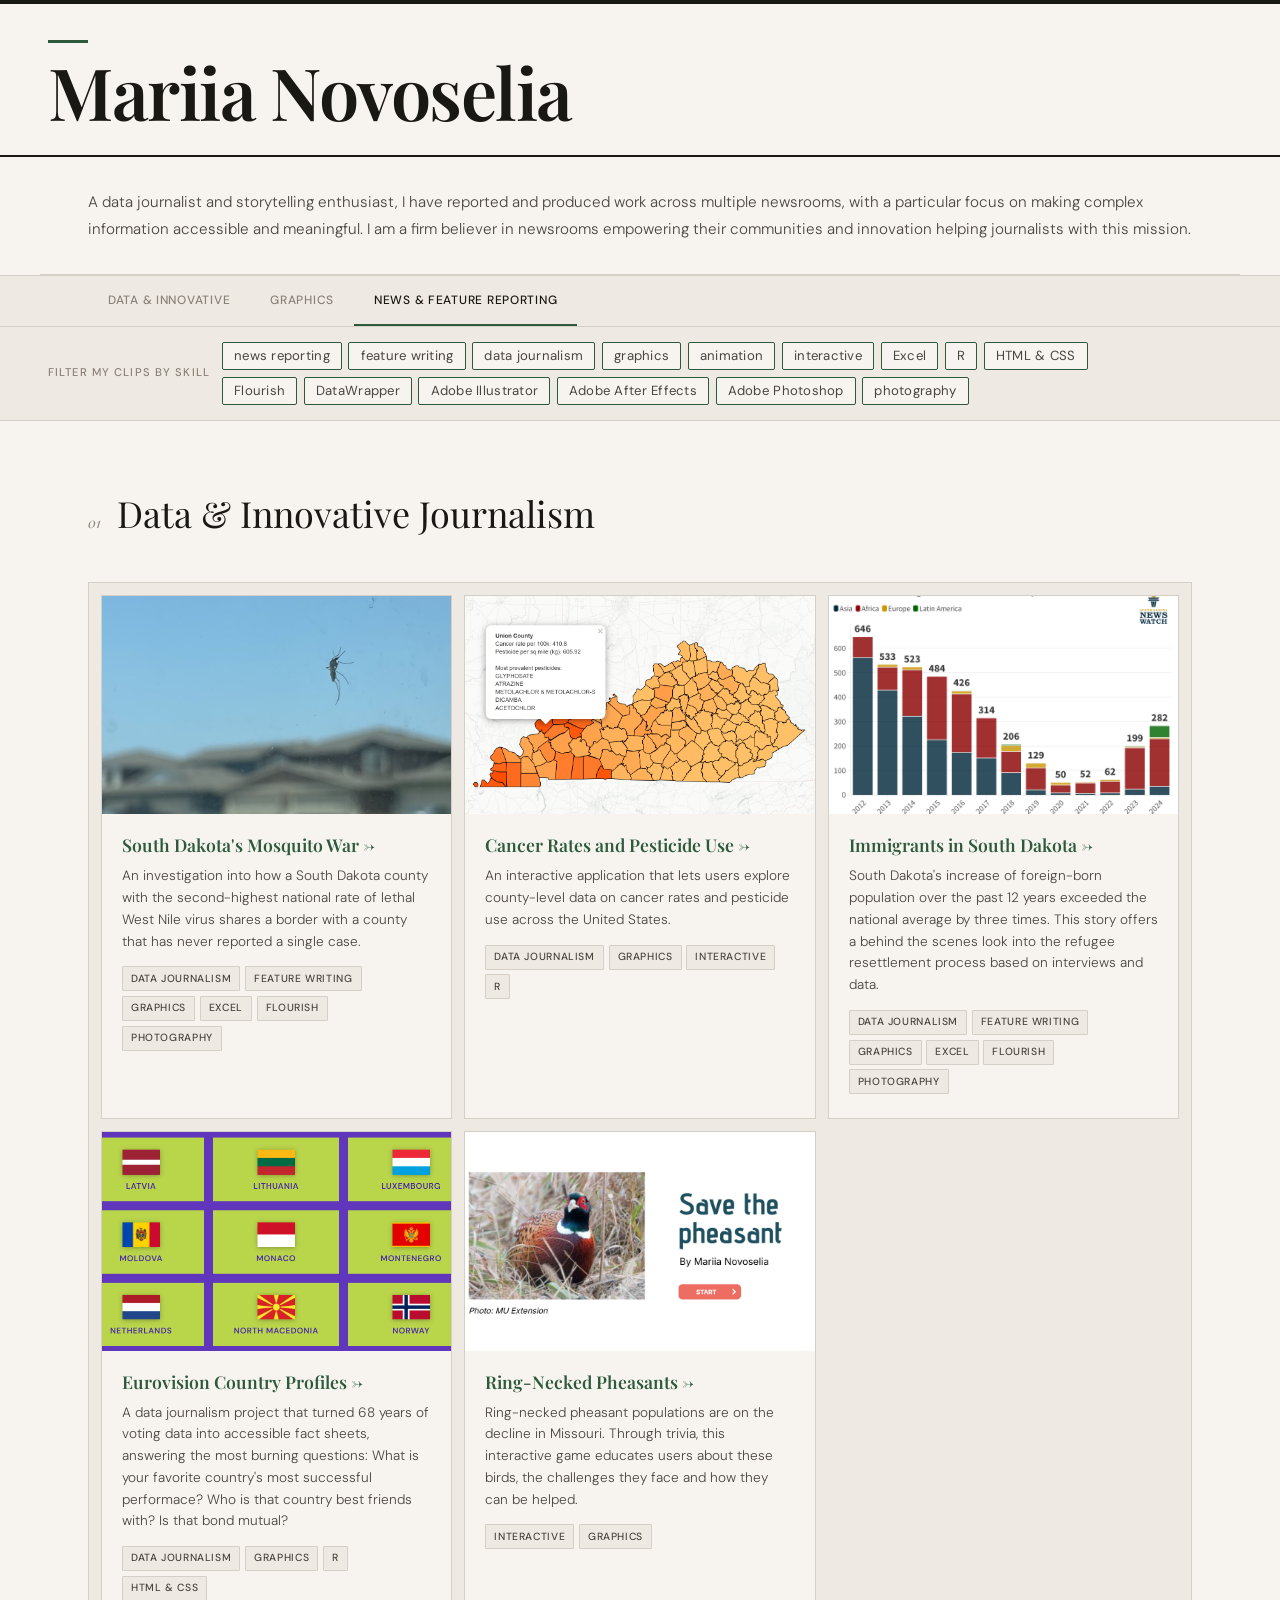
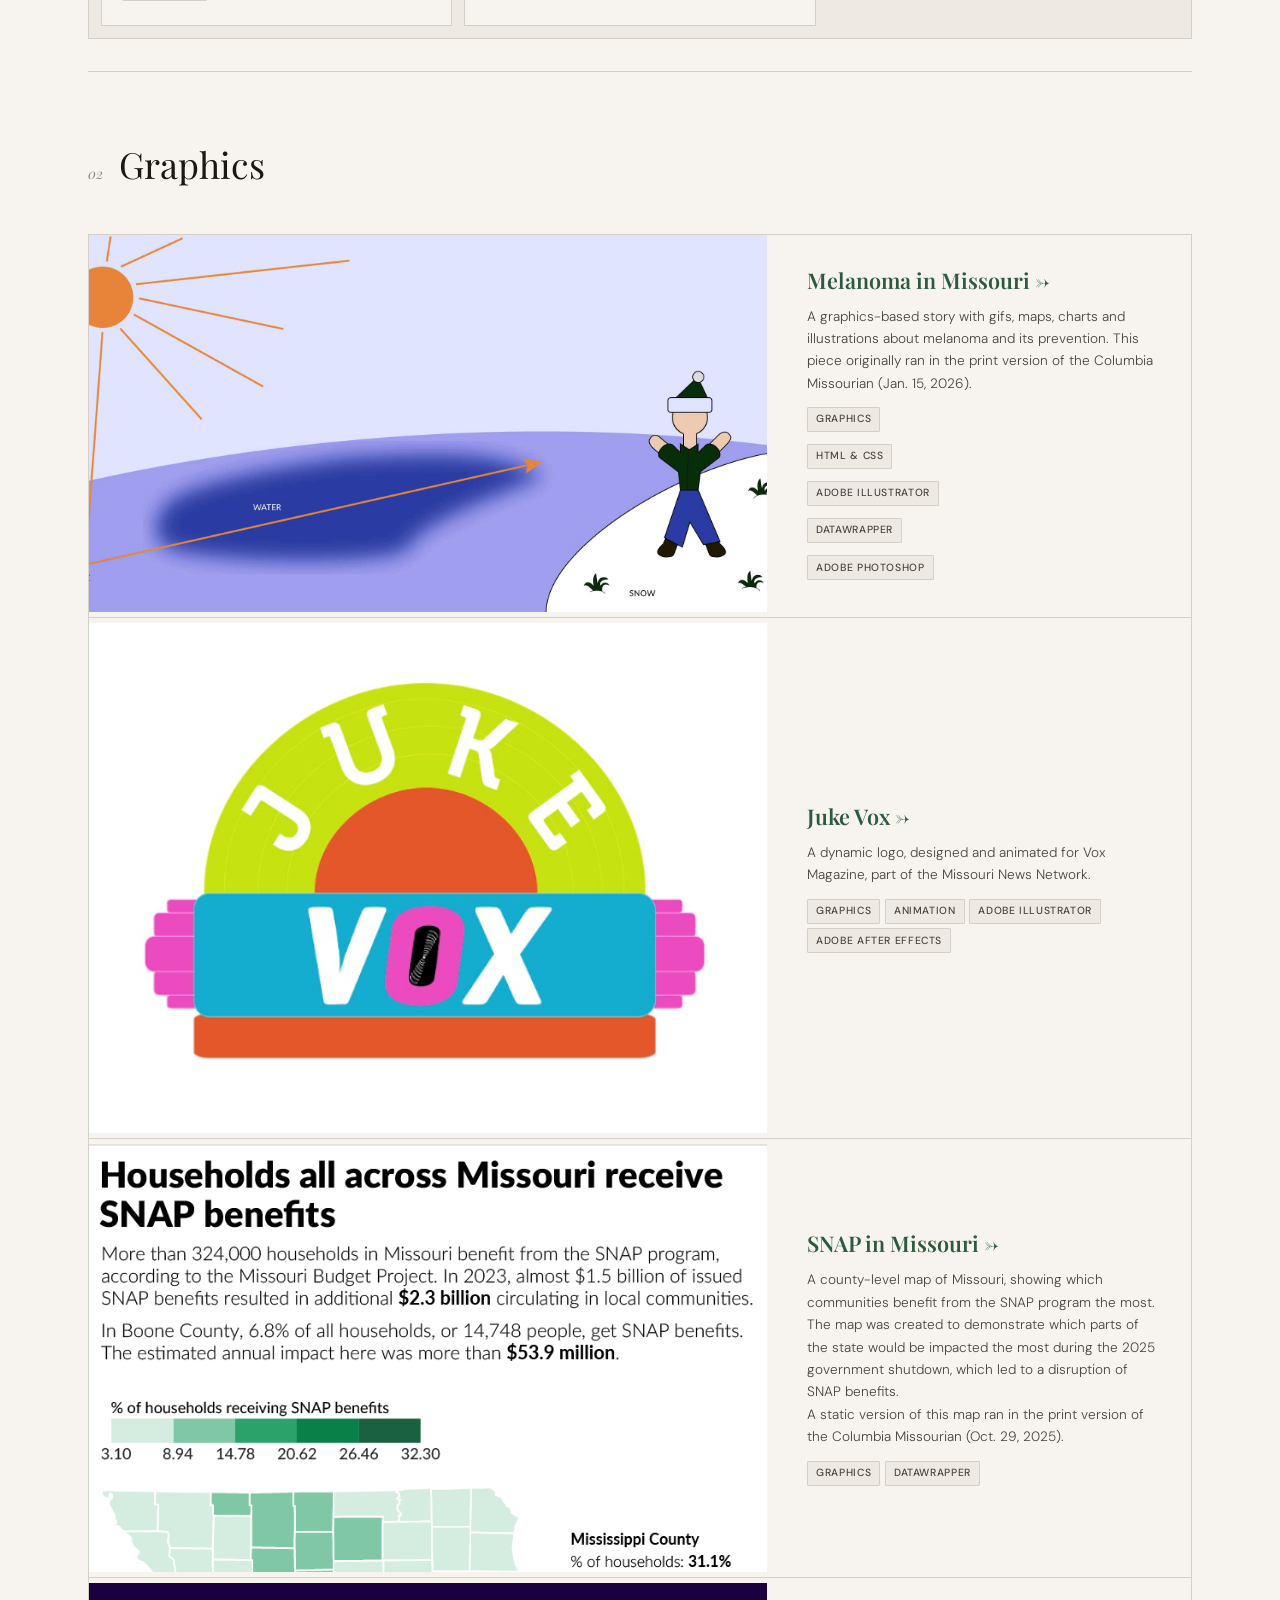
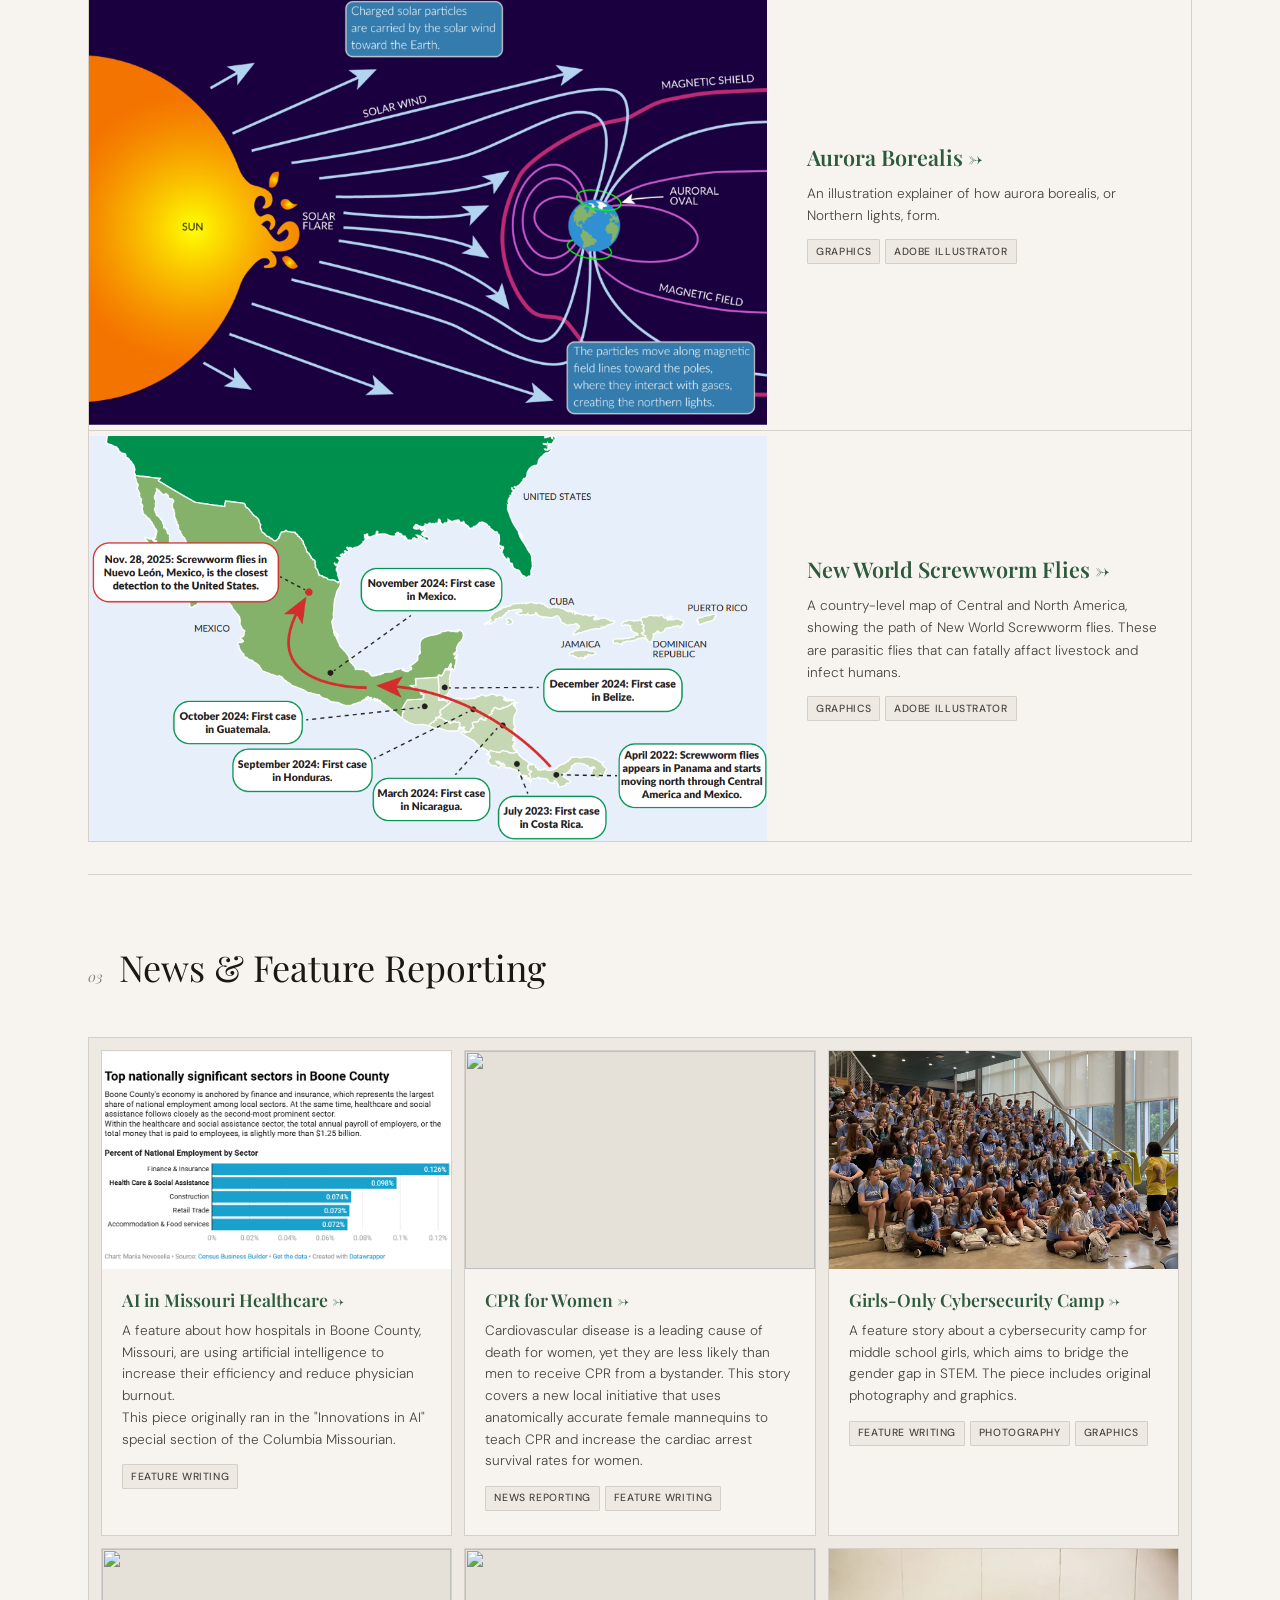
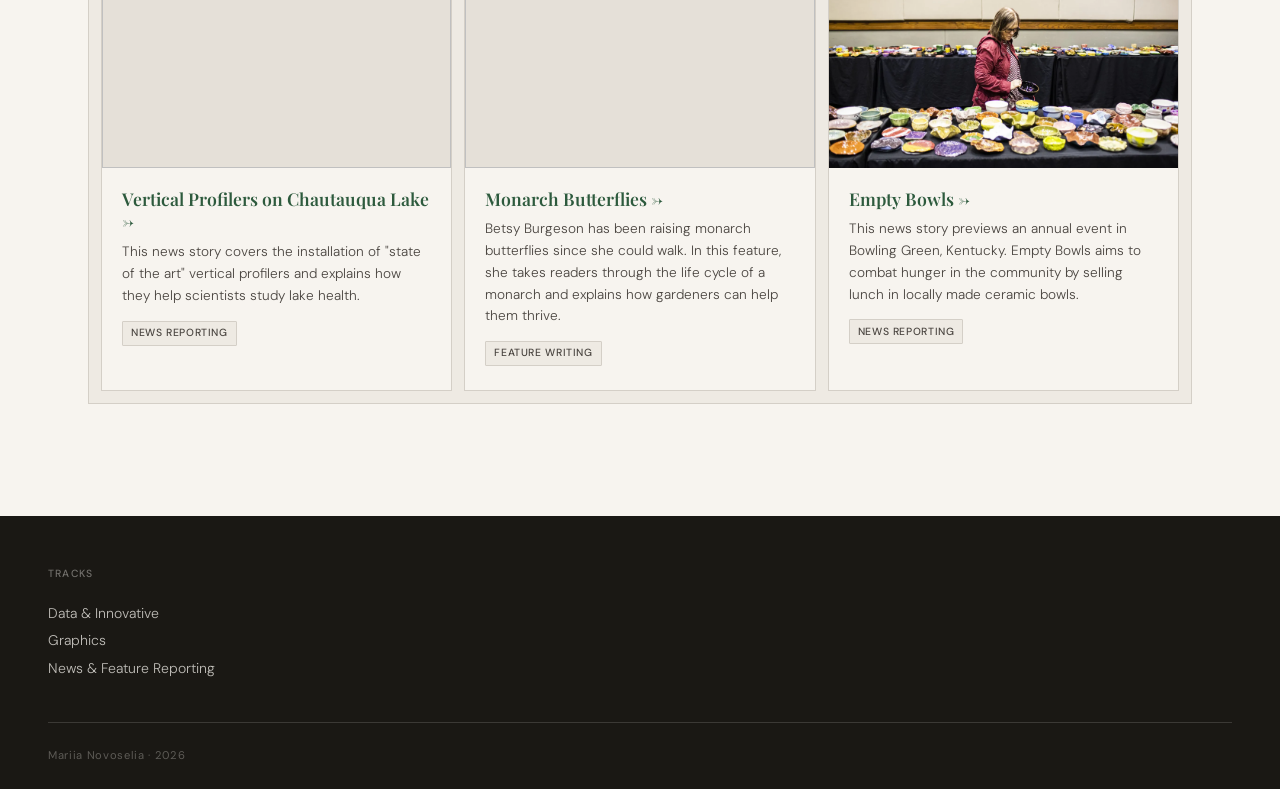
==== commit 820b6771: "Update index.html" ====
--- a/index.html
+++ b/index.html
@@ -24,6 +24,15 @@
     </div>
   </header>
 
+  <!-- BIO -->
+   <div style="max-width: 1200px; margin: 0 auto; padding: 2rem clamp(1.25rem, 4vw, 3rem); border-bottom: 1px solid #d4cfc7;">
+    <p style="font-size: 0.95rem; color: #4a4540; font-family: 'DM Sans', system-ui, sans-serif; font-weight: 300; line-height: 1.75;">A data journalist and storytelling enthusiast, I have reported 
+          and produced work across multiple newsrooms, with a particular focus on making complex information accessible and meaningful. 
+          I am a firm believer in newsrooms empowering their communities and innovation helping journalists with this mission.</p>
+  </div>
+    
+  
+
   <!-- TRACK NAV -->
   <nav class="track-nav" id="track-nav">
     <div class="track-nav-inner">
@@ -38,7 +47,7 @@
   <!-- SKILL FILTER -->
   <section class="filter-section">
     <div class="filter-inner">
-      <span class="filter-label">Filter by skill</span>
+      <span class="filter-label">Filter my clips by skill</span>
       <div class="filter-tags">
         <button class="tag-btn" data-skill="news reporting">news reporting</button>
         <button class="tag-btn" data-skill="feature writing">feature writing</button>
@@ -380,12 +389,12 @@
         <button class="footer-track-btn" data-target="graphics">Graphics</button>
         <button class="footer-track-btn" data-target="news">News &amp; Feature Reporting</button>
       </div>
-      <div class="footer-about">
+      <!-- <div class="footer-about">
         <span class="footer-nav-label">About</span>
         <p class="footer-about-text">My name is Mariia Novoselia. I am a data journalist and innovation enthusiast. I have reported 
           and produced work across multiple newsrooms, with a particular focus on making complex information accessible and meaningful. 
           I am a firm believer in newsrooms empowering their communities and innovation helping journalists with this mission.</p>
-      </div>
+      </div> -->
     </div>
     <div class="footer-base">
       <span>Mariia Novoselia · 2026</span>
